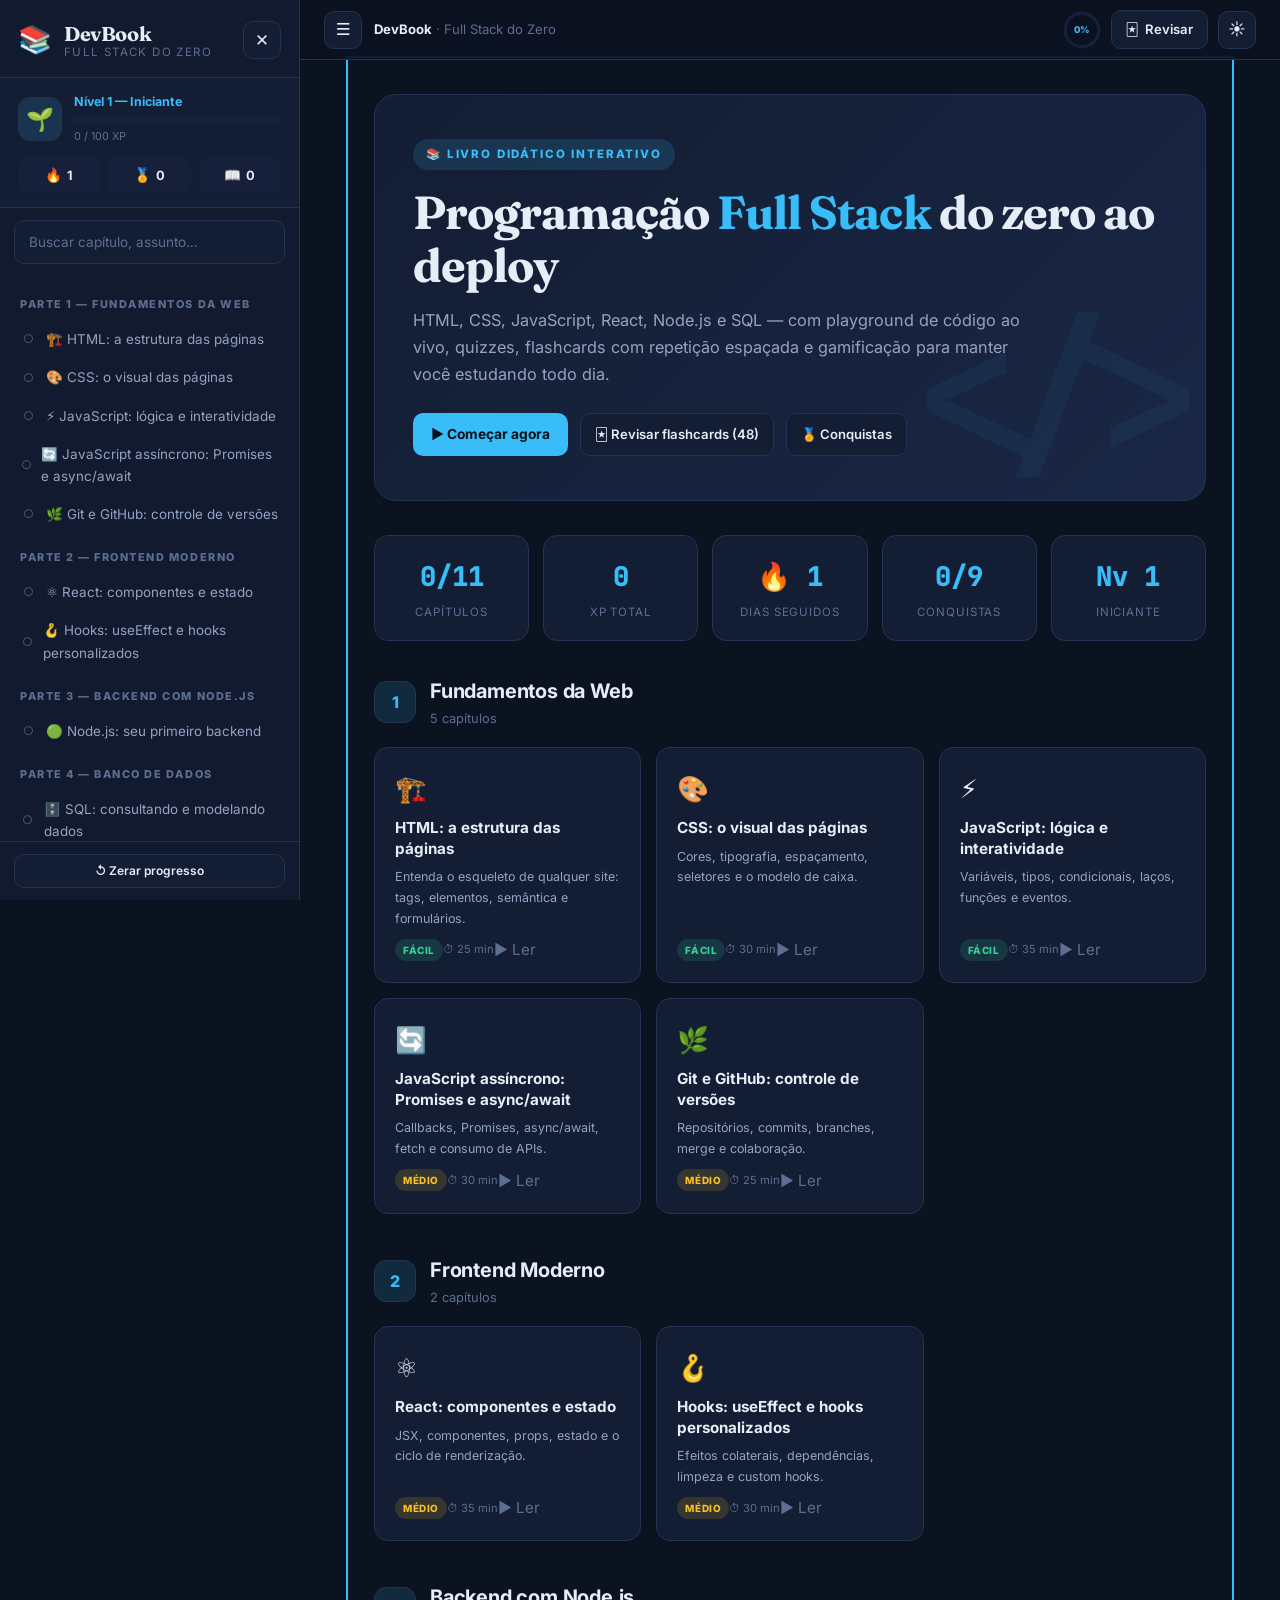
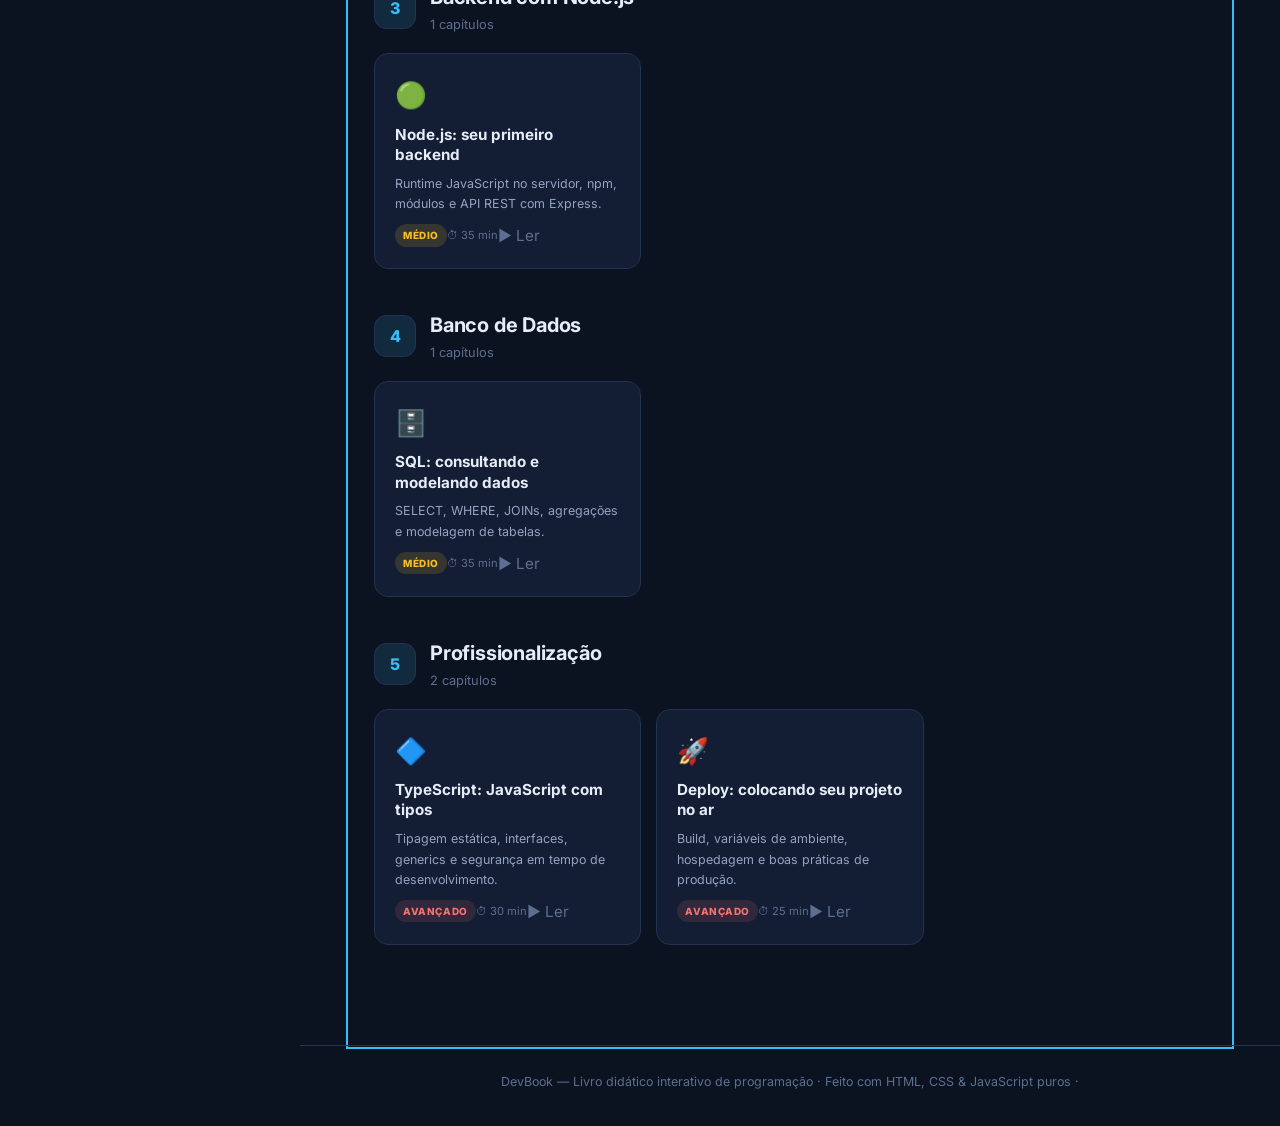
==== index.html @ 2cc4b6da "DevBook: livro didático interativo de programação (HTML/CSS/JS puros) 11 capítulos, playground ao vi" ====
<!DOCTYPE html>
<html lang="pt-BR" data-theme="dark">
<head>
<meta charset="UTF-8">
<meta name="viewport" content="width=device-width, initial-scale=1.0">
<meta name="description" content="DevBook — Livro didático interativo de programação Full Stack: HTML, CSS, JavaScript, React, Node.js e SQL.">
<meta name="theme-color" content="#0b1220">
<title>DevBook — Livro Didático de Programação</title>
<link rel="manifest" href="manifest.json">
<link rel="preconnect" href="https://fonts.googleapis.com">
<link rel="preconnect" href="https://fonts.gstatic.com" crossorigin>
<link href="https://fonts.googleapis.com/css2?family=Inter:wght@400;500;600;700;800&family=JetBrains+Mono:wght@400;600&family=Fraunces:opsz,wght@9..144,700;9..144,900&display=swap" rel="stylesheet">
<link rel="stylesheet" href="css/styles.css">
<link rel="icon" href="data:image/svg+xml,<svg xmlns='http://www.w3.org/2000/svg' viewBox='0 0 100 100'><text y='.9em' font-size='90'>&#128218;</text></svg>">
</head>
<body>

<!-- ═══════════ TOASTS ═══════════ -->
<div id="toastZone" aria-live="polite"></div>

<!-- ═══════════ SIDEBAR (menu lateral) ═══════════ -->
<aside id="sidebar" class="sidebar" aria-label="Navegação do livro">
  <div class="sidebar-brand">
    <div class="brand-logo">📚</div>
    <div class="brand-text">
      <strong>DevBook</strong>
      <span>Full Stack do Zero</span>
    </div>
    <button id="btnCloseSidebar" class="icon-btn only-mobile" aria-label="Fechar menu">&#10005;</button>
  </div>

  <!-- Perfil / Streak -->
  <div class="sidebar-profile" id="sidebarProfile">
    <div class="profile-row">
      <div class="profile-avatar" id="avatarEl">🧑‍💻</div>
      <div class="profile-info">
        <div class="profile-level" id="levelEl">Nível 1 — Iniciante</div>
        <div class="xp-bar"><div class="xp-fill" id="xpFill"></div></div>
        <div class="profile-xp" id="xpText">0 / 100 XP</div>
      </div>
    </div>
    <div class="profile-stats">
      <div class="stat" title="Sequência de dias"><span class="stat-ico">🔥</span><span id="streakEl">0</span></div>
      <div class="stat" title="Conquistas"><span class="stat-ico">🏅</span><span id="badgesEl">0</span></div>
      <div class="stat" title="Capítulos lidos"><span class="stat-ico">📖</span><span id="chaptersDoneEl">0</span></div>
    </div>
  </div>

  <!-- Busca -->
  <div class="sidebar-search">
    <input type="search" id="searchInput" placeholder="Buscar capítulo, assunto…" autocomplete="off" aria-label="Buscar no livro">
  </div>

  <!-- Sumário -->
  <nav id="tocNav" class="toc"></nav>

  <div class="sidebar-foot">
    <button id="btnResetProgress" class="btn-ghost small">↺ Zerar progresso</button>
  </div>
</aside>
<div id="sidebarBackdrop" class="sidebar-backdrop"></div>

<!-- ═══════════ CONTEÚDO PRINCIPAL ═══════════ -->
<div class="shell">

  <!-- Header -->
  <header class="topbar">
    <div class="topbar-left">
      <button id="btnOpenSidebar" class="icon-btn only-mobile" aria-label="Abrir menu">&#9776;</button>
      <div class="breadcrumb" id="breadcrumb"><span>DevBook</span></div>
    </div>
    <div class="topbar-right">
      <div class="topbar-progress" title="Progresso total do curso">
        <div class="mini-ring"><svg viewBox="0 0 36 36"><circle class="ring-bg" cx="18" cy="18" r="15.9"/><circle class="ring-fg" id="totalRing" cx="18" cy="18" r="15.9"/></svg><span id="totalPct">0%</span></div>
      </div>
      <button id="btnFlashcards" class="btn-ghost" title="Revisar flashcards (F)">🃏 <span class="hide-sm">Revisar</span></button>
      <button id="btnTheme" class="icon-btn" title="Alternar tema (T)">🌙</button>
    </div>
  </header>

  <!-- Área de renderização -->
  <main id="view" class="view" tabindex="-1"></main>

  <!-- Navegação de capítulos (rodapé) -->
  <nav id="chapterNav" class="chapter-nav hidden">
    <button id="btnPrev" class="btn-nav prev">← <span></span></button>
    <button id="btnComplete" class="btn-complete">✓ Concluir capítulo</button>
    <button id="btnNext" class="btn-nav next"><span></span> →</button>
  </nav>

  <footer class="foot">
    <p>DevBook — Livro didático interativo de programação · Feito com HTML, CSS &amp; JavaScript puros · <span id="offlineBadge" class="badge-offline hidden">⚡ Offline</span></p>
  </footer>
</div>

<!-- ═══════════ MODAL FLASHCARDS (repetição espaçada) ═══════════ -->
<div id="flashModal" class="modal hidden" role="dialog" aria-modal="true" aria-label="Revisão de flashcards">
  <div class="modal-card">
    <header class="modal-head">
      <h3>🃏 Revisão Espaçada</h3>
      <button class="icon-btn" data-close-modal aria-label="Fechar">&#10005;</button>
    </header>
    <div class="modal-body" id="flashBody"></div>
  </div>
</div>

<!-- ═══════════ MODAL CONQUISTAS ═══════════ -->
<div id="badgeModal" class="modal hidden" role="dialog" aria-modal="true" aria-label="Conquistas">
  <div class="modal-card">
    <header class="modal-head">
      <h3>🏅 Conquistas</h3>
      <button class="icon-btn" data-close-modal aria-label="Fechar">&#10005;</button>
    </header>
    <div class="modal-body" id="badgeBody"></div>
  </div>
</div>

<!-- ═══════════ BARRA DE PWA: atalho offline ═══════════ -->
<div id="pwaBar" class="pwa-bar hidden">
  <span>⚡ Instale o DevBook para usar offline</span>
  <button id="btnInstall" class="btn-primary small">Instalar</button>
  <button id="btnDismissPwa" class="icon-btn" aria-label="Dispensar">&#10005;</button>
</div>

<script src="js/data.js"></script>
<script src="js/progress.js"></script>
<script src="js/playground.js"></script>
<script src="js/flashcards.js"></script>
<script src="js/app.js"></script>
<script>
  if ('serviceWorker' in navigator) {
    window.addEventListener('load', () => navigator.serviceWorker.register('sw.js').catch(() => {}));
  }
</script>
</body>
</html>
---- css/styles.css ----
/* ═══════════════════════════════════════════════════════
   DevBook — Design System completo
   Temas: dark (padrão) + light · CSS moderno puro
   ═══════════════════════════════════════════════════════ */

:root {
  --font-sans: 'Inter', system-ui, sans-serif;
  --font-mono: 'JetBrains Mono', monospace;
  --font-display: 'Fraunces', Georgia, serif;
  --radius: 14px;
  --radius-sm: 9px;
  --sidebar-w: 300px;
  --topbar-h: 60px;
  --shadow: 0 8px 30px rgba(0,0,0,.35);
  --transition: .22s cubic-bezier(.4,0,.2,1);
}

/* ─── Tema escuro ─── */
[data-theme="dark"] {
  --bg: #0b1220;
  --bg-2: #111a2e;
  --bg-3: #16203a;
  --surface: #131d33;
  --surface-2: #1a2745;
  --border: #243352;
  --text: #e6edf7;
  --text-2: #93a4c3;
  --text-3: #5d6f91;
  --primary: #38bdf8;
  --primary-strong: #0ea5e9;
  --primary-soft: rgba(56,189,248,.14);
  --accent: #fbbf24;
  --success: #34d399;
  --success-soft: rgba(52,211,153,.14);
  --danger: #f87171;
  --danger-soft: rgba(248,113,113,.13);
  --purple: #a78bfa;
  --code-bg: #0d1526;
  --scroll: #243352;
}

/* ─── Tema claro ─── */
[data-theme="light"] {
  --bg: #f3f6fb;
  --bg-2: #ffffff;
  --bg-3: #e8eef8;
  --surface: #ffffff;
  --surface-2: #eef3fa;
  --border: #d6e0ef;
  --text: #16203a;
  --text-2: #4a5b7c;
  --text-3: #8296b8;
  --primary: #0284c7;
  --primary-strong: #0369a1;
  --primary-soft: rgba(2,132,199,.1);
  --accent: #d97706;
  --success: #059669;
  --success-soft: rgba(5,150,105,.1);
  --danger: #dc2626;
  --danger-soft: rgba(220,38,38,.09);
  --purple: #7c3aed;
  --code-bg: #f0f4fa;
  --scroll: #c4d2e8;
  --shadow: 0 8px 30px rgba(22,32,58,.12);
}

/* ─── Reset ─── */
*,*::before,*::after { box-sizing: border-box; margin: 0; padding: 0; }
html { scroll-behavior: smooth; -webkit-text-size-adjust: 100%; }
body {
  font-family: var(--font-sans);
  background: var(--bg);
  color: var(--text);
  line-height: 1.65;
  min-height: 100vh;
  transition: background var(--transition), color var(--transition);
}
img { max-width: 100%; display: block; }
button { font: inherit; cursor: pointer; border: none; background: none; color: inherit; }
input, textarea { font: inherit; color: inherit; }
a { color: var(--primary); text-decoration: none; }
::selection { background: var(--primary); color: var(--bg); }

/* Scrollbar */
::-webkit-scrollbar { width: 9px; height: 9px; }
::-webkit-scrollbar-track { background: transparent; }
::-webkit-scrollbar-thumb { background: var(--scroll); border-radius: 6px; }

.hidden { display: none !important; }
.only-mobile { display: none; }

/* ═══════════ TOASTS ═══════════ */
#toastZone {
  position: fixed; top: 18px; right: 18px; z-index: 9999;
  display: flex; flex-direction: column; gap: 10px; pointer-events: none;
}
.toast {
  pointer-events: auto;
  background: var(--surface); border: 1px solid var(--border);
  border-left: 4px solid var(--primary);
  padding: 12px 18px; border-radius: var(--radius-sm);
  box-shadow: var(--shadow); font-size: .88rem; font-weight: 500;
  animation: toastIn .3s ease both; max-width: 320px;
}
.toast.xp { border-left-color: var(--accent); }
.toast.success { border-left-color: var(--success); }
.toast.danger { border-left-color: var(--danger); }
@keyframes toastIn { from { opacity: 0; transform: translateX(40px); } to { opacity: 1; transform: none; } }
.toast.out { animation: toastOut .3s ease both; }
@keyframes toastOut { to { opacity: 0; transform: translateX(40px); } }

/* ═══════════ SIDEBAR ═══════════ */
.sidebar {
  position: fixed; inset: 0 auto 0 0; width: var(--sidebar-w); z-index: 500;
  background: var(--bg-2); border-right: 1px solid var(--border);
  display: flex; flex-direction: column;
  transition: transform var(--transition);
}
.sidebar-brand {
  display: flex; align-items: center; gap: 12px;
  padding: 18px 18px 14px; border-bottom: 1px solid var(--border);
}
.brand-logo { font-size: 1.7rem; }
.brand-text { display: flex; flex-direction: column; line-height: 1.2; flex: 1; }
.brand-text strong { font-family: var(--font-display); font-size: 1.25rem; letter-spacing: -.02em; }
.brand-text span { font-size: .72rem; color: var(--text-3); text-transform: uppercase; letter-spacing: .12em; }

.sidebar-profile {
  padding: 14px 18px; border-bottom: 1px solid var(--border);
  background: var(--surface);
}
.profile-row { display: flex; gap: 12px; align-items: center; }
.profile-avatar {
  width: 44px; height: 44px; border-radius: 12px; font-size: 1.4rem;
  background: var(--primary-soft); display: grid; place-items: center;
  border: 1px solid var(--border); flex-shrink: 0;
}
.profile-info { flex: 1; min-width: 0; }
.profile-level { font-size: .78rem; font-weight: 700; color: var(--primary); margin-bottom: 5px; }
.xp-bar { height: 7px; background: var(--bg-3); border-radius: 5px; overflow: hidden; }
.xp-fill { height: 100%; width: 0%; background: linear-gradient(90deg, var(--primary), var(--accent)); border-radius: 5px; transition: width .6s ease; }
.profile-xp { font-size: .68rem; color: var(--text-3); margin-top: 4px; }
.profile-stats { display: flex; gap: 8px; margin-top: 12px; }
.stat {
  flex: 1; display: flex; align-items: center; justify-content: center; gap: 5px;
  background: var(--bg-3); border-radius: 8px; padding: 6px 4px;
  font-size: .8rem; font-weight: 700;
}
.stat-ico { font-size: .85rem; }

.sidebar-search { padding: 12px 14px; }
.sidebar-search input {
  width: 100%; background: var(--surface); border: 1px solid var(--border);
  border-radius: 10px; padding: 10px 14px; font-size: .85rem;
  outline: none; transition: border var(--transition);
}
.sidebar-search input:focus { border-color: var(--primary); }
.sidebar-search input::placeholder { color: var(--text-3); }

/* Sumário */
.toc { flex: 1; overflow-y: auto; padding: 4px 10px 10px; }
.toc-part {
  font-size: .68rem; font-weight: 800; text-transform: uppercase;
  letter-spacing: .14em; color: var(--text-3);
  padding: 16px 10px 6px;
}
.toc-item {
  display: flex; align-items: center; gap: 9px; width: 100%;
  padding: 8px 10px; border-radius: 9px; font-size: .84rem;
  color: var(--text-2); text-align: left;
  transition: background var(--transition), color var(--transition);
}
.toc-item:hover { background: var(--surface-2); color: var(--text); }
.toc-item.active { background: var(--primary-soft); color: var(--primary); font-weight: 600; }
.toc-item .toc-check { width: 17px; text-align: center; font-size: .75rem; opacity: .4; }
.toc-item.done .toc-check { opacity: 1; }
.toc-item.done { color: var(--success); }
.sidebar-foot { padding: 12px 14px; border-top: 1px solid var(--border); }
.sidebar-backdrop {
  position: fixed; inset: 0; background: rgba(0,0,0,.55); z-index: 490;
  opacity: 0; pointer-events: none; transition: opacity var(--transition);
}
.sidebar-backdrop.show { opacity: 1; pointer-events: auto; }

/* ═══════════ SHELL / TOPBAR ═══════════ */
.shell { margin-left: var(--sidebar-w); min-height: 100vh; display: flex; flex-direction: column; }
.topbar {
  position: sticky; top: 0; z-index: 400; height: var(--topbar-h);
  display: flex; align-items: center; justify-content: space-between;
  padding: 0 24px; background: color-mix(in srgb, var(--bg) 82%, transparent);
  backdrop-filter: blur(14px); -webkit-backdrop-filter: blur(14px);
  border-bottom: 1px solid var(--border);
}
.topbar-left { display: flex; align-items: center; gap: 12px; min-width: 0; }
.topbar-right { display: flex; align-items: center; gap: 10px; }
.breadcrumb { font-size: .82rem; color: var(--text-3); white-space: nowrap; overflow: hidden; text-overflow: ellipsis; }
.breadcrumb strong { color: var(--text); }

.mini-ring { position: relative; width: 38px; height: 38px; }
.mini-ring svg { width: 100%; height: 100%; transform: rotate(-90deg); }
.ring-bg { fill: none; stroke: var(--bg-3); stroke-width: 3.2; }
.ring-fg {
  fill: none; stroke: var(--primary); stroke-width: 3.2; stroke-linecap: round;
  stroke-dasharray: 100; stroke-dashoffset: 100; transition: stroke-dashoffset .7s ease;
}
.mini-ring span {
  position: absolute; inset: 0; display: grid; place-items: center;
  font-size: .58rem; font-weight: 800; color: var(--primary);
}

.icon-btn {
  width: 38px; height: 38px; border-radius: 10px; display: grid; place-items: center;
  font-size: 1.05rem; background: var(--surface); border: 1px solid var(--border);
  transition: background var(--transition), border var(--transition);
}
.icon-btn:hover { background: var(--surface-2); border-color: var(--primary); }

.btn-ghost {
  display: inline-flex; align-items: center; gap: 6px;
  padding: 8px 14px; border-radius: 10px; font-size: .82rem; font-weight: 600;
  background: var(--surface); border: 1px solid var(--border);
  transition: all var(--transition);
}
.btn-ghost:hover { border-color: var(--primary); color: var(--primary); }
.btn-ghost.small { padding: 6px 10px; font-size: .75rem; width: 100%; justify-content: center; }
.btn-primary {
  display: inline-flex; align-items: center; gap: 6px; justify-content: center;
  padding: 10px 18px; border-radius: 10px; font-size: .86rem; font-weight: 700;
  background: var(--primary); color: #041018; transition: all var(--transition);
}
.btn-primary:hover { background: var(--primary-strong); transform: translateY(-1px); }
.btn-primary.small { padding: 7px 13px; font-size: .78rem; }

/* ═══════════ VIEW / CONTEÚDO ═══════════ */
.view { flex: 1; width: 100%; max-width: 880px; margin: 0 auto; padding: 34px 24px 60px; outline: none; }

/* — Hero (home) — */
.hero {
  position: relative; overflow: hidden;
  background: linear-gradient(135deg, var(--surface) 0%, var(--surface-2) 100%);
  border: 1px solid var(--border); border-radius: 22px;
  padding: 44px 38px; margin-bottom: 34px;
}
.hero::after {
  content: '</>'; position: absolute; right: -12px; bottom: -40px;
  font-family: var(--font-mono); font-size: 11rem; font-weight: 700;
  color: var(--primary); opacity: .05; pointer-events: none;
}
.hero .kicker {
  display: inline-flex; align-items: center; gap: 7px;
  font-size: .72rem; font-weight: 800; letter-spacing: .16em; text-transform: uppercase;
  color: var(--primary); background: var(--primary-soft);
  padding: 6px 13px; border-radius: 40px; margin-bottom: 16px;
}
.hero h1 {
  font-family: var(--font-display); font-size: clamp(1.9rem, 4vw, 2.9rem);
  line-height: 1.15; letter-spacing: -.02em; margin-bottom: 14px;
}
.hero h1 em { font-style: normal; color: var(--primary); }
.hero p { color: var(--text-2); max-width: 620px; font-size: 1.02rem; }
.hero-actions { display: flex; gap: 12px; margin-top: 26px; flex-wrap: wrap; }

/* — Cards de estatística — */
.stat-grid { display: grid; grid-template-columns: repeat(auto-fit, minmax(150px, 1fr)); gap: 14px; margin-bottom: 34px; }
.stat-card {
  background: var(--surface); border: 1px solid var(--border);
  border-radius: var(--radius); padding: 18px; text-align: center;
}
.stat-card .big { font-size: 1.7rem; font-weight: 800; color: var(--primary); font-family: var(--font-mono); }
.stat-card .lbl { font-size: .72rem; color: var(--text-3); text-transform: uppercase; letter-spacing: .08em; margin-top: 4px; }

/* — Seção de partes — */
.part-block { margin-bottom: 40px; }
.part-head { display: flex; align-items: center; gap: 14px; margin-bottom: 18px; }
.part-num {
  width: 42px; height: 42px; border-radius: 12px; flex-shrink: 0;
  display: grid; place-items: center; font-weight: 800; font-size: 1rem;
  background: var(--primary-soft); color: var(--primary); border: 1px solid var(--border);
}
.part-head h2 { font-size: 1.25rem; letter-spacing: -.01em; }
.part-head .part-sub { font-size: .8rem; color: var(--text-3); }

.chapter-grid { display: grid; grid-template-columns: repeat(auto-fill, minmax(250px, 1fr)); gap: 15px; }
.chapter-card {
  position: relative; background: var(--surface); border: 1px solid var(--border);
  border-radius: var(--radius); padding: 20px; text-align: left;
  transition: all var(--transition); overflow: hidden;
  display: flex; flex-direction: column; gap: 8px;
}
.chapter-card:hover { border-color: var(--primary); transform: translateY(-3px); box-shadow: var(--shadow); }
.chapter-card.done { border-color: color-mix(in srgb, var(--success) 45%, var(--border)); }
.chapter-card .cc-icon { font-size: 1.6rem; }
.chapter-card .cc-title { font-weight: 700; font-size: .95rem; line-height: 1.35; }
.chapter-card .cc-desc { font-size: .78rem; color: var(--text-2); flex: 1; }
.chapter-card .cc-meta { display: flex; justify-content: space-between; font-size: .7rem; color: var(--text-3); align-items: center; }
.chapter-card .cc-badge {
  font-size: .62rem; font-weight: 800; padding: 3px 8px; border-radius: 20px;
  text-transform: uppercase; letter-spacing: .06em;
}
.cc-badge.easy { background: var(--success-soft); color: var(--success); }
.cc-badge.medium { background: rgba(251,191,36,.15); color: var(--accent); }
.cc-badge.hard { background: var(--danger-soft); color: var(--danger); }
.chapter-card .cc-status { font-size: .95rem; }

/* — Capítulo: leitura — */
.ch-head { margin-bottom: 30px; padding-bottom: 26px; border-bottom: 1px solid var(--border); }
.ch-part { font-size: .7rem; font-weight: 800; letter-spacing: .15em; text-transform: uppercase; color: var(--primary); margin-bottom: 10px; }
.ch-head h1 { font-family: var(--font-display); font-size: clamp(1.6rem, 4vw, 2.4rem); line-height: 1.2; letter-spacing: -.02em; margin-bottom: 12px; }
.ch-head .ch-lead { color: var(--text-2); font-size: 1.03rem; }
.ch-tags { display: flex; gap: 8px; flex-wrap: wrap; margin-top: 16px; }
.ch-tag { font-size: .7rem; font-weight: 700; padding: 4px 11px; border-radius: 20px; background: var(--surface-2); color: var(--text-2); border: 1px solid var(--border); }

/* Blocos de conteúdo */
.content h2 {
  font-size: 1.35rem; margin: 38px 0 14px; letter-spacing: -.01em;
  padding-left: 14px; border-left: 4px solid var(--primary);
}
.content h3 { font-size: 1.08rem; margin: 26px 0 10px; color: var(--primary); }
.content p { margin-bottom: 14px; color: var(--text-2); }
.content p strong, .content li strong { color: var(--text); }
.content ul, .content ol { margin: 0 0 16px 22px; color: var(--text-2); }
.content li { margin-bottom: 7px; }
.content code:not(pre code) {
  font-family: var(--font-mono); font-size: .85em;
  background: var(--code-bg); border: 1px solid var(--border);
  padding: 1.5px 7px; border-radius: 6px; color: var(--primary);
}
.content pre code { color: var(--text); }

/* Callouts */
.callout { border-radius: var(--radius-sm); padding: 16px 18px; margin: 18px 0; font-size: .9rem; border-left: 4px solid; }
.callout .co-title { font-weight: 800; font-size: .78rem; text-transform: uppercase; letter-spacing: .07em; margin-bottom: 6px; display: block; }
.callout.info { background: var(--primary-soft); border-color: var(--primary); }
.callout.info .co-title { color: var(--primary); }
.callout.tip { background: var(--success-soft); border-color: var(--success); }
.callout.tip .co-title { color: var(--success); }
.callout.warn { background: rgba(251,191,36,.1); border-color: var(--accent); }
.callout.warn .co-title { color: var(--accent); }
.callout.danger { background: var(--danger-soft); border-color: var(--danger); }
.callout.danger .co-title { color: var(--danger); }
.callout p { margin-bottom: 0; color: var(--text-2); }

/* Tabela */
.content .table-wrap { overflow-x: auto; margin: 18px 0; border: 1px solid var(--border); border-radius: var(--radius-sm); }
.content table { width: 100%; border-collapse: collapse; font-size: .87rem; }
.content th { background: var(--surface-2); text-align: left; padding: 12px 15px; font-size: .75rem; text-transform: uppercase; letter-spacing: .06em; color: var(--primary); }
.content td { padding: 11px 15px; border-top: 1px solid var(--border); color: var(--text-2); }
.content tr:hover td { background: var(--surface); }

/* Box de síntese */
.summary-box {
  background: linear-gradient(135deg, var(--surface), var(--surface-2));
  border: 1px solid var(--border); border-radius: var(--radius);
  padding: 24px; margin: 26px 0;
}
.summary-box h3 { margin-top: 0 !important; }
.summary-box ul { margin-bottom: 0; }

/* ═══════════ CODE PLAYGROUND ═══════════ */
.playground {
  border: 1px solid var(--border); border-radius: var(--radius);
  overflow: hidden; margin: 22px 0; background: var(--surface);
}
.pg-head {
  display: flex; align-items: center; justify-content: space-between;
  padding: 9px 14px; background: var(--surface-2); border-bottom: 1px solid var(--border);
}
.pg-tabs { display: flex; gap: 4px; }
.pg-tab {
  font-family: var(--font-mono); font-size: .74rem; font-weight: 600;
  padding: 5px 13px; border-radius: 7px; color: var(--text-3);
  transition: all var(--transition);
}
.pg-tab.active { background: var(--primary-soft); color: var(--primary); }
.pg-actions { display: flex; gap: 6px; }
.pg-btn {
  font-size: .72rem; font-weight: 700; padding: 5px 12px;
  border-radius: 7px; background: var(--primary); color: #041018;
  transition: all var(--transition);
}
.pg-btn:hover { background: var(--primary-strong); }
.pg-btn.run { background: var(--success); color: #04120c; }
.pg-body { display: grid; grid-template-columns: 1fr 1fr; min-height: 260px; }
.pg-editor { position: relative; border-right: 1px solid var(--border); }
.pg-editor textarea {
  width: 100%; height: 100%; min-height: 260px; resize: vertical;
  background: var(--code-bg); color: var(--text);
  font-family: var(--font-mono); font-size: .82rem; line-height: 1.6;
  padding: 16px; border: none; outline: none; tab-size: 2;
  white-space: pre; overflow: auto;
}
.pg-preview { background: #fff; position: relative; }
.pg-preview iframe { width: 100%; height: 100%; min-height: 260px; border: none; background: #fff; }
.pg-console {
  grid-column: 1 / -1; background: var(--code-bg); border-top: 1px solid var(--border);
  font-family: var(--font-mono); font-size: .76rem; padding: 10px 14px;
  max-height: 130px; overflow-y: auto; color: var(--text-2); white-space: pre-wrap;
}
.pg-console .log-err { color: var(--danger); }

/* ═══════════ QUIZ ═══════════ */
.quiz-box { background: var(--surface); border: 1px solid var(--border); border-radius: var(--radius); padding: 26px; margin: 26px 0; }
.quiz-box h3 { display: flex; align-items: center; gap: 9px; margin-bottom: 6px; }
.quiz-q { color: var(--text-2); margin-bottom: 16px; }
.quiz-opts { display: flex; flex-direction: column; gap: 9px; }
.quiz-opt {
  text-align: left; padding: 13px 16px; border-radius: 10px;
  border: 1px solid var(--border); background: var(--surface-2);
  font-size: .9rem; transition: all var(--transition);
}
.quiz-opt:hover:not(:disabled) { border-color: var(--primary); }
.quiz-opt.correct { border-color: var(--success); background: var(--success-soft); font-weight: 600; }
.quiz-opt.wrong { border-color: var(--danger); background: var(--danger-soft); }
.quiz-opt:disabled { cursor: default; }
.quiz-feedback { margin-top: 14px; padding: 13px 16px; border-radius: 10px; font-size: .87rem; display: none; }
.quiz-feedback.show { display: block; animation: toastIn .3s ease both; }
.quiz-feedback.ok { background: var(--success-soft); border-left: 4px solid var(--success); }
.quiz-feedback.no { background: var(--danger-soft); border-left: 4px solid var(--danger); }

/* ═══════════ NAV DE CAPÍTULO ═══════════ */
.chapter-nav {
  position: sticky; bottom: 0; z-index: 300;
  display: flex; align-items: center; justify-content: space-between; gap: 12px;
  max-width: 880px; margin: 0 auto; width: 100%;
  padding: 14px 24px;
  background: color-mix(in srgb, var(--bg) 88%, transparent);
  backdrop-filter: blur(12px); -webkit-backdrop-filter: blur(12px);
  border-top: 1px solid var(--border);
}
.btn-nav {
  display: flex; align-items: center; gap: 8px;
  padding: 10px 16px; border-radius: 11px; font-size: .84rem; font-weight: 600;
  background: var(--surface); border: 1px solid var(--border);
  transition: all var(--transition); max-width: 38%;
}
.btn-nav:hover:not(:disabled) { border-color: var(--primary); color: var(--primary); }
.btn-nav:disabled { opacity: .35; cursor: default; }
.btn-nav span { white-space: nowrap; overflow: hidden; text-overflow: ellipsis; }
.btn-complete {
  padding: 11px 22px; border-radius: 11px; font-size: .86rem; font-weight: 800;
  background: var(--primary); color: #041018; transition: all var(--transition);
  white-space: nowrap;
}
.btn-complete:hover { background: var(--primary-strong); transform: translateY(-1px); }
.btn-complete.done { background: var(--success); color: #04120c; }

/* ═══════════ MODAL ═══════════ */
.modal {
  position: fixed; inset: 0; z-index: 900; display: grid; place-items: center;
  background: rgba(4,8,18,.7); backdrop-filter: blur(6px);
  padding: 20px; animation: toastIn .25s ease both;
}
.modal-card {
  background: var(--bg-2); border: 1px solid var(--border);
  border-radius: 20px; width: 100%; max-width: 560px;
  max-height: 85vh; display: flex; flex-direction: column;
  box-shadow: var(--shadow); animation: modalUp .3s ease both;
}
@keyframes modalUp { from { opacity: 0; transform: translateY(26px) scale(.97); } to { opacity: 1; transform: none; } }
.modal-head {
  display: flex; align-items: center; justify-content: space-between;
  padding: 18px 22px; border-bottom: 1px solid var(--border);
}
.modal-head h3 { font-size: 1.05rem; }
.modal-body { padding: 22px; overflow-y: auto; }

/* Flashcards */
.flash-stage { text-align: center; }
.flash-progress { display: flex; gap: 5px; justify-content: center; margin-bottom: 18px; }
.flash-dot { width: 9px; height: 9px; border-radius: 50%; background: var(--bg-3); transition: background var(--transition); }
.flash-dot.active { background: var(--primary); }
.flash-dot.ok { background: var(--success); }
.flash-dot.no { background: var(--danger); }
.flash-card {
  background: var(--surface); border: 1px solid var(--border); border-radius: var(--radius);
  padding: 34px 26px; min-height: 170px; display: grid; place-items: center;
  cursor: pointer; transition: all var(--transition); margin-bottom: 18px;
}
.flash-card:hover { border-color: var(--primary); }
.flash-card .fc-face { font-size: 1.06rem; line-height: 1.55; }
.flash-card .fc-label { font-size: .68rem; text-transform: uppercase; letter-spacing: .12em; color: var(--text-3); display: block; margin-bottom: 10px; font-weight: 700; }
.flash-card .fc-answer { color: var(--primary); font-weight: 600; }
.flash-hint { font-size: .78rem; color: var(--text-3); margin-bottom: 14px; }
.flash-rates { display: flex; gap: 8px; justify-content: center; flex-wrap: wrap; }
.flash-rate {
  padding: 10px 16px; border-radius: 10px; font-size: .8rem; font-weight: 700;
  border: 1px solid var(--border); background: var(--surface-2); transition: all var(--transition);
}
.flash-rate:hover { transform: translateY(-2px); }
.flash-rate.again { border-color: var(--danger); color: var(--danger); }
.flash-rate.hard { border-color: var(--accent); color: var(--accent); }
.flash-rate.good { border-color: var(--primary); color: var(--primary); }
.flash-rate.easy { border-color: var(--success); color: var(--success); }

/* Badges */
.badge-grid { display: grid; grid-template-columns: repeat(auto-fill, minmax(140px, 1fr)); gap: 13px; }
.badge-item {
  background: var(--surface); border: 1px solid var(--border); border-radius: var(--radius);
  padding: 18px 12px; text-align: center; transition: all var(--transition);
}
.badge-item.locked { opacity: .38; filter: grayscale(1); }
.badge-item .b-ico { font-size: 2rem; display: block; margin-bottom: 8px; }
.badge-item .b-name { font-size: .8rem; font-weight: 700; }
.badge-item .b-desc { font-size: .68rem; color: var(--text-3); margin-top: 3px; }

/* ═══════════ FOOTER / PWA ═══════════ */
.foot { text-align: center; padding: 26px 20px 34px; color: var(--text-3); font-size: .78rem; border-top: 1px solid var(--border); }
.badge-offline { background: var(--success-soft); color: var(--success); font-weight: 700; padding: 2px 8px; border-radius: 20px; font-size: .7rem; }

.pwa-bar {
  position: fixed; bottom: 18px; left: 50%; transform: translateX(-50%);
  z-index: 800; display: flex; align-items: center; gap: 14px;
  background: var(--surface); border: 1px solid var(--border);
  border-radius: 40px; padding: 11px 14px 11px 22px;
  box-shadow: var(--shadow); font-size: .84rem; font-weight: 600;
  animation: toastIn .4s ease both; max-width: calc(100vw - 30px);
}
.pwa-bar .icon-btn { width: 30px; height: 30px; font-size: .8rem; }

/* ═══════════ RESPONSIVO ═══════════ */
@media (max-width: 980px) {
  .pg-body { grid-template-columns: 1fr; }
  .pg-editor { border-right: none; border-bottom: 1px solid var(--border); }
}
@media (max-width: 860px) {
  .only-mobile { display: grid; }
  .hide-sm { display: none; }
  .sidebar { transform: translateX(-100%); box-shadow: none; }
  .sidebar.open { transform: none; box-shadow: var(--shadow); }
  .shell { margin-left: 0; }
  .view { padding: 24px 16px 40px; }
  .hero { padding: 30px 22px; }
  .btn-nav { max-width: 30%; padding: 10px 10px; font-size: .76rem; }
  .btn-complete { padding: 10px 13px; font-size: .78rem; }
  .chapter-grid { grid-template-columns: 1fr; }
  .pwa-bar span { display: none; }
}

/* Acessibilidade: foco visível */
:focus-visible { outline: 2px solid var(--primary); outline-offset: 2px; }

/* Animações de entrada de conteúdo */
.view > * { animation: fadeUp .4s ease both; }
.view > *:nth-child(2) { animation-delay: .05s; }
.view > *:nth-child(3) { animation-delay: .1s; }
.view > *:nth-child(4) { animation-delay: .15s; }
@keyframes fadeUp { from { opacity: 0; transform: translateY(14px); } to { opacity: 1; transform: none; } }

/* Impressão */
@media print {
  .sidebar, .topbar, .chapter-nav, .foot, .pwa-bar { display: none !important; }
  .shell { margin: 0; }
  body { background: #fff; color: #000; }
}
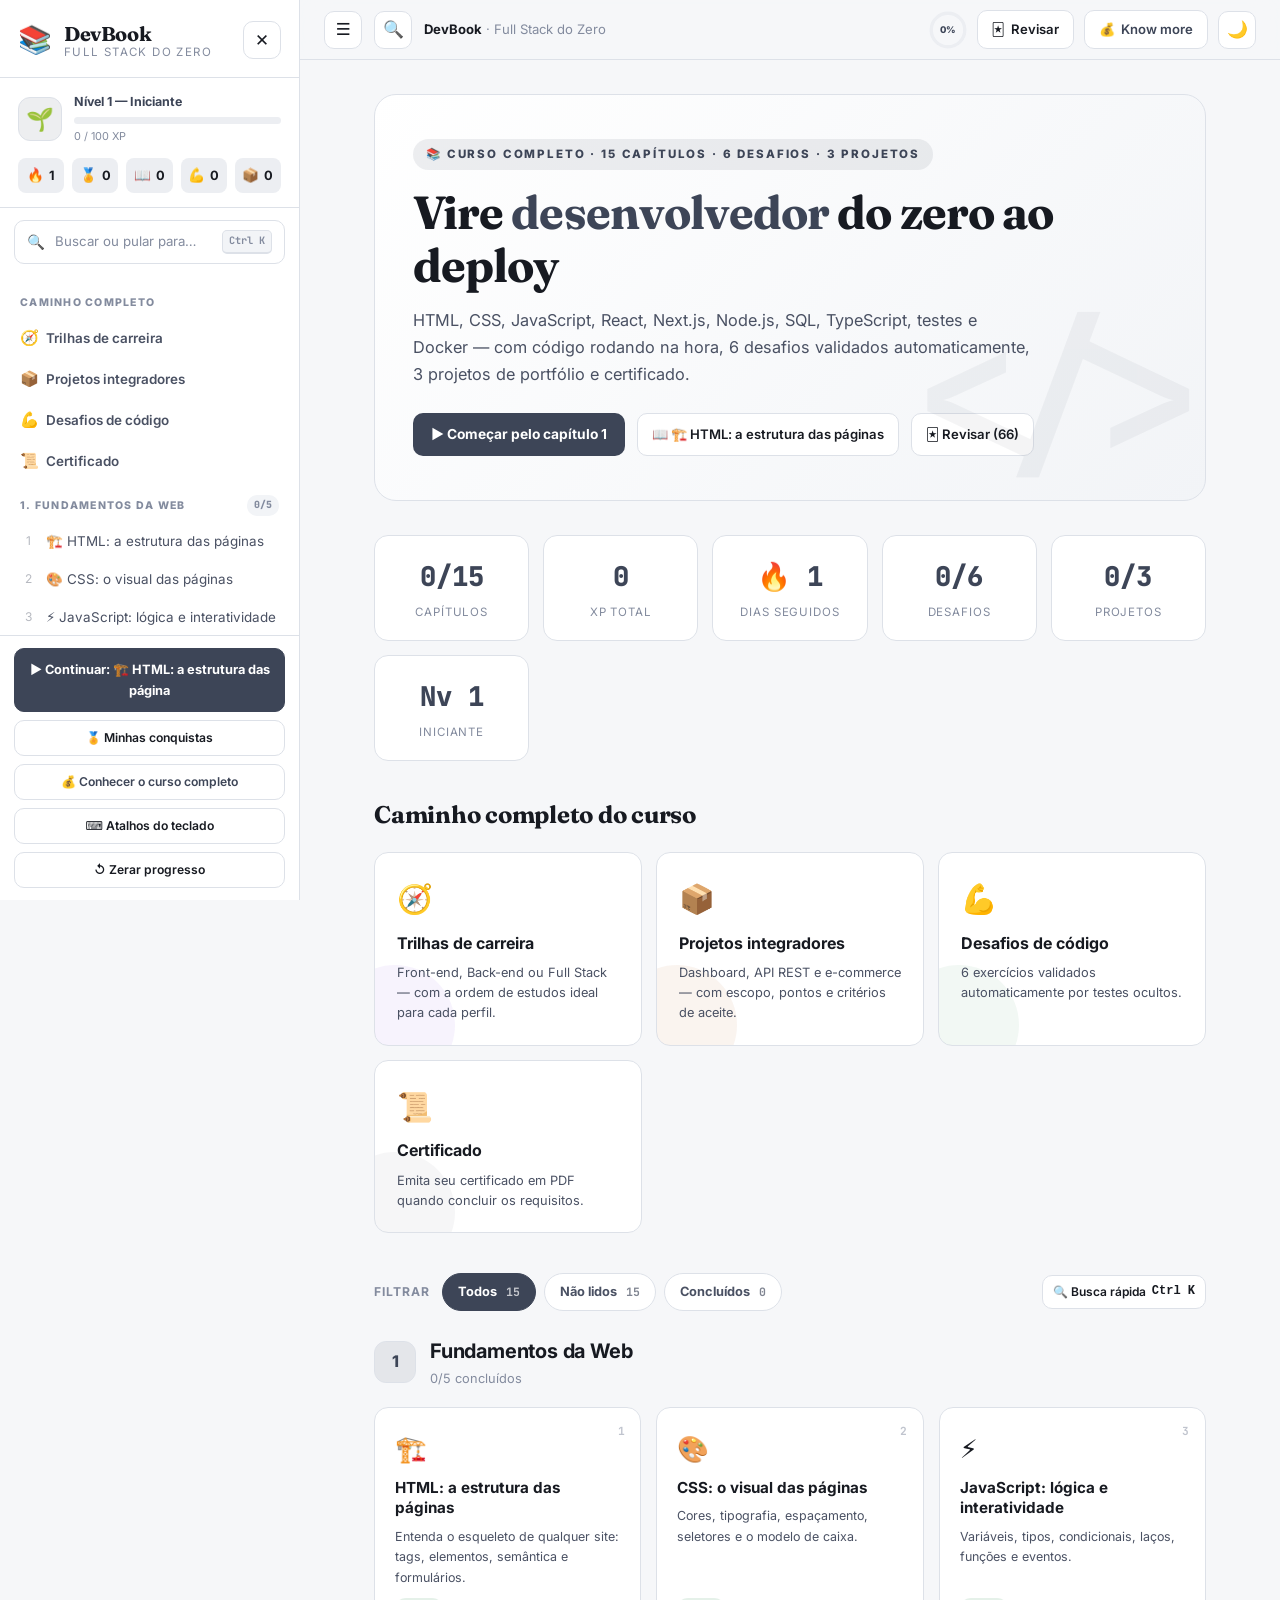
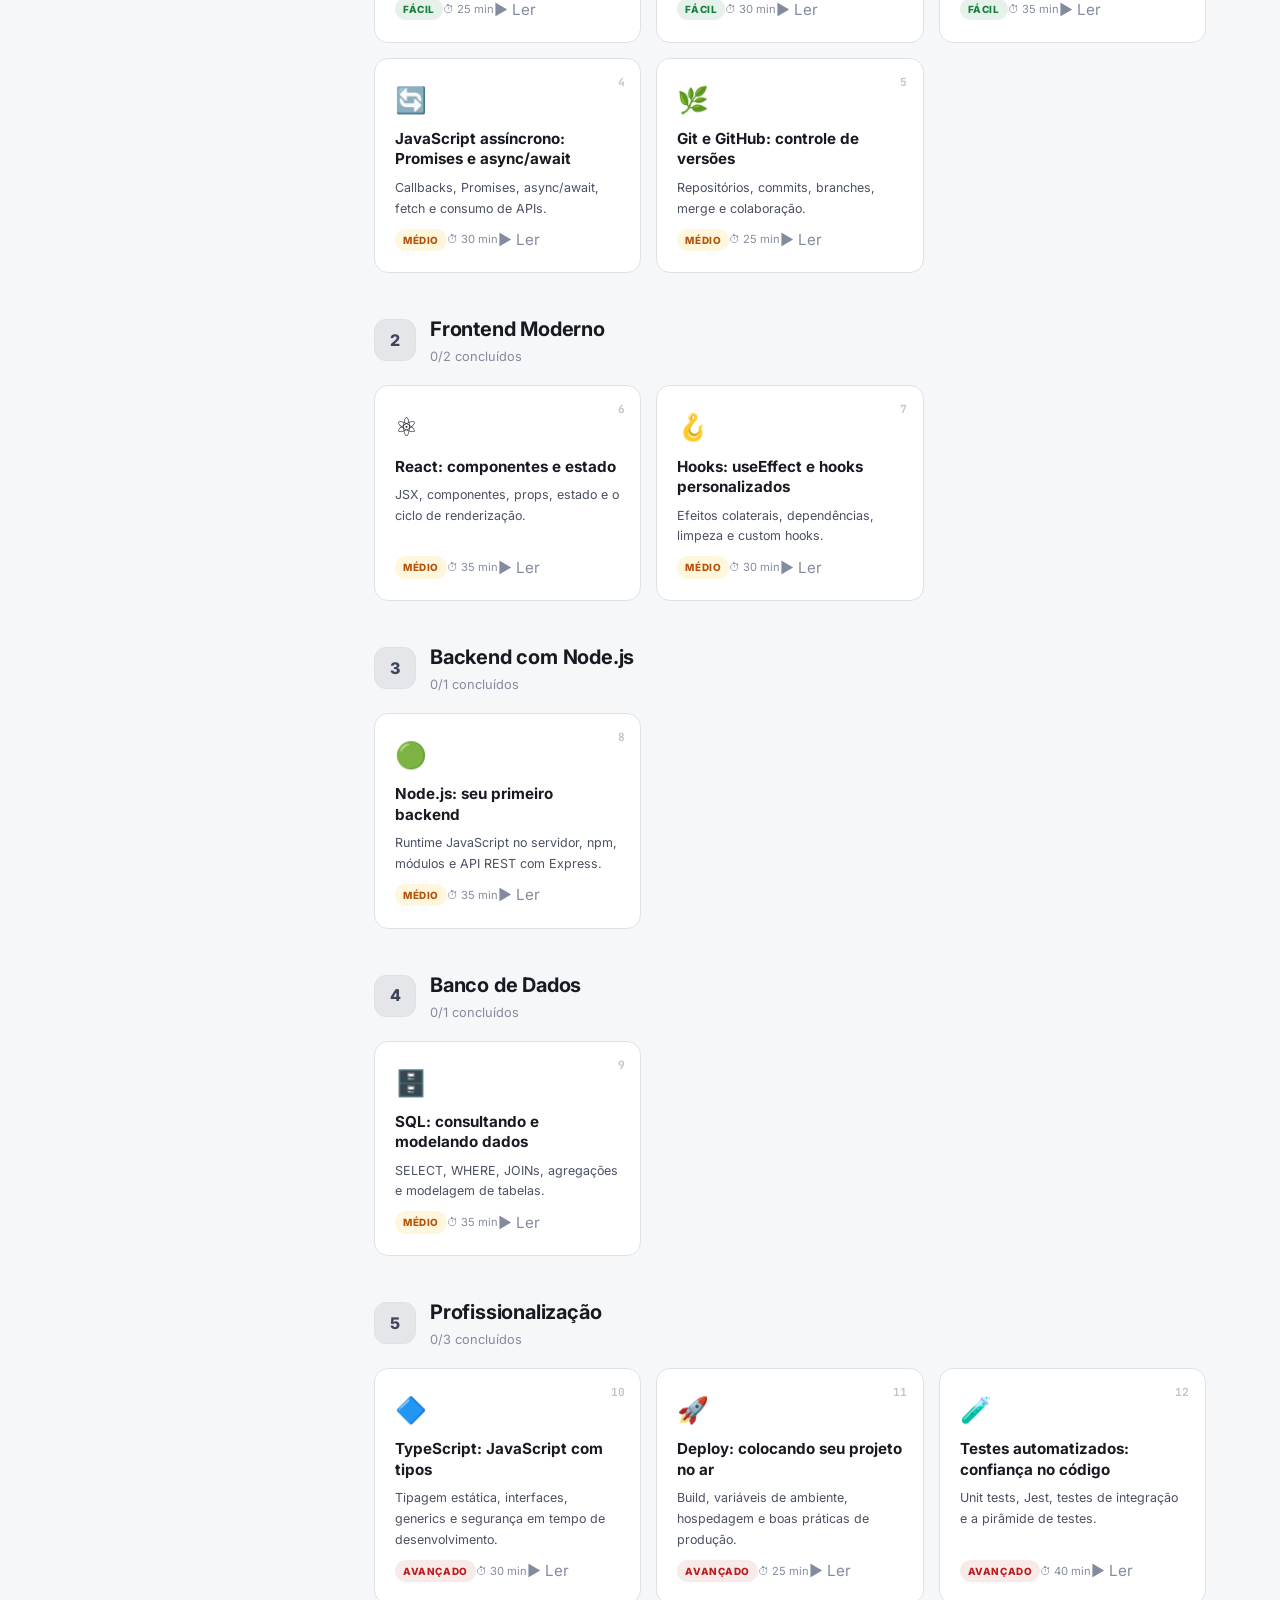
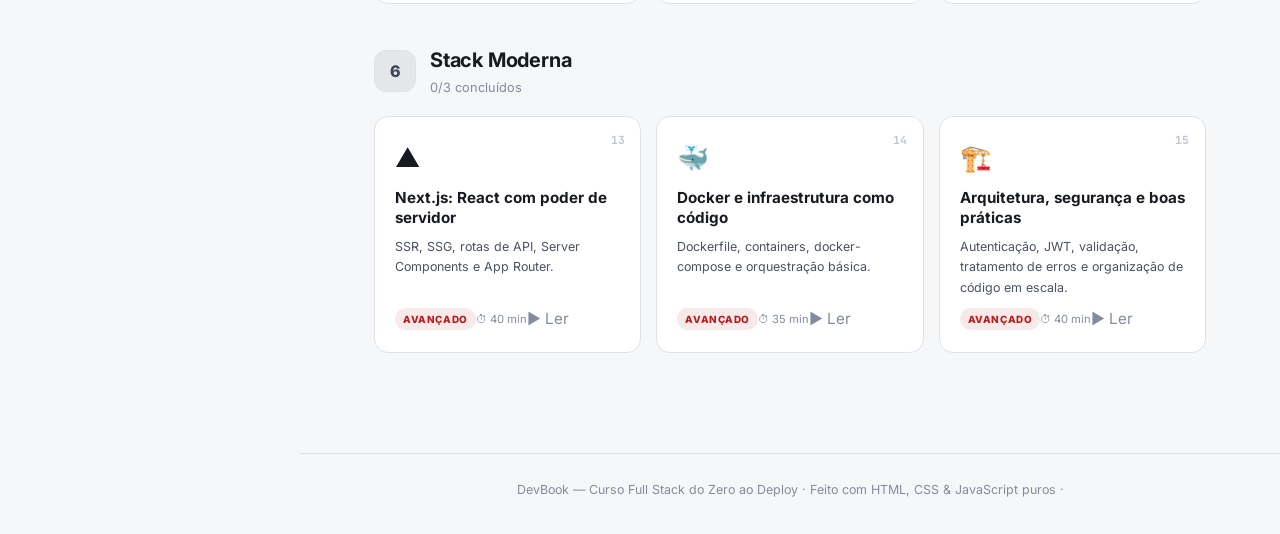
==== commit d195c3d8: "feat: v2 do curso com landing page, desafios validados e reorganizacao Conteudo: - 15 capitulos em 6" ====
--- a/index.html
+++ b/index.html
@@ -1,11 +1,26 @@
 <!DOCTYPE html>
-<html lang="pt-BR" data-theme="dark">
+<html lang="pt-BR" data-theme="light">
 <head>
 <meta charset="UTF-8">
 <meta name="viewport" content="width=device-width, initial-scale=1.0">
-<meta name="description" content="DevBook — Livro didático interativo de programação Full Stack: HTML, CSS, JavaScript, React, Node.js e SQL.">
-<meta name="theme-color" content="#0b1220">
-<title>DevBook — Livro Didático de Programação</title>
+<meta name="description" content="DevBook — Curso Full Stack do Zero ao Deploy: 15 capítulos, 3 trilhas de carreira, 6 desafios com validação automática, 3 projetos integradores e certificado. HTML, CSS, JavaScript, React, Next.js, Node.js, SQL, TypeScript, testes e Docker.">
+<meta name="theme-color" content="#f6f7f9">
+<meta name="author" content="DevBook">
+<meta name="keywords" content="curso programação, full stack, javascript, react, node.js, sql, typescript, next.js, docker, desenvolvedor, front-end, back-end">
+
+<!-- Open Graph / redes sociais -->
+<meta property="og:type" content="website">
+<meta property="og:site_name" content="DevBook">
+<meta property="og:title" content="DevBook — Curso Full Stack do Zero ao Deploy">
+<meta property="og:description" content="15 capítulos, 3 trilhas, 6 desafios com validação automática, 3 projetos integradores e certificado. Do zero ao primeiro deploy.">
+<meta property="og:locale" content="pt_BR">
+
+<!-- Twitter -->
+<meta name="twitter:card" content="summary_large_image">
+<meta name="twitter:title" content="DevBook — Curso Full Stack do Zero ao Deploy">
+<meta name="twitter:description" content="Aprenda a programar do zero ao deploy com conteúdo técnico, projetos reais e certificado.">
+
+<title>DevBook — Curso Full Stack do Zero ao Deploy</title>
 <link rel="manifest" href="manifest.json">
 <link rel="preconnect" href="https://fonts.googleapis.com">
 <link rel="preconnect" href="https://fonts.gstatic.com" crossorigin>
@@ -43,30 +58,87 @@
       <div class="stat" title="Sequência de dias"><span class="stat-ico">🔥</span><span id="streakEl">0</span></div>
       <div class="stat" title="Conquistas"><span class="stat-ico">🏅</span><span id="badgesEl">0</span></div>
       <div class="stat" title="Capítulos lidos"><span class="stat-ico">📖</span><span id="chaptersDoneEl">0</span></div>
-    </div>
-  </div>
-
-  <!-- Busca -->
+      <div class="stat" title="Desafios resolvidos"><span class="stat-ico">💪</span><span id="challengesDoneEl">0</span></div>
+      <div class="stat" title="Projetos entregues"><span class="stat-ico">📦</span><span id="projectsDoneEl">0</span></div>
+    </div>
+  </div>
+
+  <!-- Busca: gatilho da paleta de comandos + filtro do sumário -->
   <div class="sidebar-search">
-    <input type="search" id="searchInput" placeholder="Buscar capítulo, assunto…" autocomplete="off" aria-label="Buscar no livro">
+    <button id="btnPalette" class="search-trigger" aria-label="Buscar em todo o curso (Ctrl+K)">
+      <span class="st-ico">🔍</span>
+      <span class="st-text">Buscar ou pular para…</span>
+      <kbd>Ctrl K</kbd>
+    </button>
+    <input type="search" id="searchInput" placeholder="Filtrar sumário…" autocomplete="off" aria-label="Filtrar sumário">
   </div>
 
   <!-- Sumário -->
   <nav id="tocNav" class="toc"></nav>
 
   <div class="sidebar-foot">
+    <button id="btnContinue" class="btn-primary small">▶ Continuar estudos</button>
+    <button id="btnBadges" class="btn-ghost small">🏅 Minhas conquistas</button>
+    <a href="landing.html" class="btn-ghost small sidebar-lp">💰 Conhecer o curso completo</a>
+    <button id="btnShortcuts" class="btn-ghost small">⌨️ Atalhos do teclado</button>
     <button id="btnResetProgress" class="btn-ghost small">↺ Zerar progresso</button>
   </div>
 </aside>
 <div id="sidebarBackdrop" class="sidebar-backdrop"></div>
 
+<!-- ═══════════ PALETA DE COMANDOS (Ctrl+K) ═══════════ -->
+<div id="palette" class="palette hidden" role="dialog" aria-modal="true" aria-label="Busca rápida"></div>
+
+<!-- ═══════════ AJUDA DE ATALHOS ═══════════ -->
+<div id="shortcutsModal" class="modal hidden" role="dialog" aria-modal="true" aria-label="Atalhos de teclado">
+  <div class="modal-card">
+    <header class="modal-head">
+      <h3>⌨️ Atalhos do teclado</h3>
+      <button class="icon-btn" data-close-modal aria-label="Fechar">&#10005;</button>
+    </header>
+    <div class="modal-body">
+      <table class="sc-table">
+        <thead><tr><th>Tecla</th><th>Ação</th></tr></thead>
+        <tbody>
+          <tr><td><kbd>Ctrl</kbd>+<kbd>K</kbd></td><td>Abre a busca rápida (paleta de comandos)</td></tr>
+          <tr><td><kbd>/</kbd></td><td>Atalho rápido para a busca</td></tr>
+          <tr><td><kbd>F</kbd></td><td>Revisar flashcards</td></tr>
+          <tr><td><kbd>T</kbd></td><td>Alternar tema claro / escuro</td></tr>
+          <tr><td><kbd>N</kbd></td><td>Próximo capítulo não lido</td></tr>
+          <tr><td><kbd>Ctrl</kbd>+<kbd>Enter</kbd></td><td>Rodar código / validar desafio</td></tr>
+          <tr><td><kbd>Espaço</kbd></td><td>Revelar flashcard</td></tr>
+          <tr><td><kbd>1</kbd> <kbd>2</kbd> <kbd>3</kbd> <kbd>4</kbd></td><td>Avaliar o flashcard (de novo / difícil / bom / fácil)</td></tr>
+          <tr><td><kbd>?</kbd></td><td>Abre esta ajuda</td></tr>
+          <tr><td><kbd>Esc</kbd></td><td>Fechar modal, menu ou paleta</td></tr>
+          <tr><td><kbd>↑</kbd> <kbd>↓</kbd> <kbd>Enter</kbd></td><td>Na busca: navegar e abrir</td></tr>
+        </tbody>
+      </table>
+    </div>
+  </div>
+</div>
+
+<!-- ═══════════ MODAL DESAFIOS ═══════════ -->
+<div id="challengeModal" class="modal hidden" role="dialog" aria-modal="true" aria-label="Desafios de codigo">
+  <div class="modal-card modal-wide">
+    <header class="modal-head">
+      <h3>💪 Desafio de Código</h3>
+      <button class="icon-btn" data-close-modal aria-label="Fechar">&#10005;</button>
+    </header>
+    <div class="modal-body" id="challengeBody"></div>
+  </div>
+</div>
+
 <!-- ═══════════ CONTEÚDO PRINCIPAL ═══════════ -->
 <div class="shell">
+
+  <!-- Barra de progresso de leitura (fica no topo da janela) -->
+  <div id="readBar" class="read-bar" aria-hidden="true"><span id="readFill"></span></div>
 
   <!-- Header -->
   <header class="topbar">
     <div class="topbar-left">
       <button id="btnOpenSidebar" class="icon-btn only-mobile" aria-label="Abrir menu">&#9776;</button>
+      <button id="btnPaletteMobile" class="icon-btn" aria-label="Buscar (Ctrl+K)" title="Buscar (Ctrl+K)">🔍</button>
       <div class="breadcrumb" id="breadcrumb"><span>DevBook</span></div>
     </div>
     <div class="topbar-right">
@@ -74,9 +146,18 @@
         <div class="mini-ring"><svg viewBox="0 0 36 36"><circle class="ring-bg" cx="18" cy="18" r="15.9"/><circle class="ring-fg" id="totalRing" cx="18" cy="18" r="15.9"/></svg><span id="totalPct">0%</span></div>
       </div>
       <button id="btnFlashcards" class="btn-ghost" title="Revisar flashcards (F)">🃏 <span class="hide-sm">Revisar</span></button>
+      <a href="landing.html" class="btn-ghost lp-link" title="Conheça o curso completo">💰 <span class="hide-sm">Know more</span></a>
       <button id="btnTheme" class="icon-btn" title="Alternar tema (T)">🌙</button>
     </div>
   </header>
+
+  <!-- Barra de navegação rápida das seções do curso -->
+  <div id="quickNav" class="quick-nav hidden">
+    <button class="quick-nav-item" data-section="trilhas"><span class="qn-ico">🧭</span><span class="qn-label">Trilhas</span></button>
+    <button class="quick-nav-item" data-section="projetos"><span class="qn-ico">📦</span><span class="qn-label">Projetos</span></button>
+    <button class="quick-nav-item" data-section="desafios"><span class="qn-ico">💪</span><span class="qn-label">Desafios</span></button>
+    <button class="quick-nav-item" data-section="certificado"><span class="qn-ico">📜</span><span class="qn-label">Certificado</span></button>
+  </div>
 
   <!-- Área de renderização -->
   <main id="view" class="view" tabindex="-1"></main>
@@ -89,9 +170,12 @@
   </nav>
 
   <footer class="foot">
-    <p>DevBook — Livro didático interativo de programação · Feito com HTML, CSS &amp; JavaScript puros · <span id="offlineBadge" class="badge-offline hidden">⚡ Offline</span></p>
+    <p>DevBook — Curso Full Stack do Zero ao Deploy · Feito com HTML, CSS &amp; JavaScript puros · <span id="offlineBadge" class="badge-offline hidden">⚡ Offline</span></p>
   </footer>
 </div>
+
+<!-- Botão voltar ao topo (aparece ao rolar) -->
+<button id="btnTop" class="btn-top" aria-label="Voltar ao topo" title="Voltar ao topo">↑</button>
 
 <!-- ═══════════ MODAL FLASHCARDS (repetição espaçada) ═══════════ -->
 <div id="flashModal" class="modal hidden" role="dialog" aria-modal="true" aria-label="Revisão de flashcards">
@@ -122,11 +206,32 @@
   <button id="btnDismissPwa" class="icon-btn" aria-label="Dispensar">&#10005;</button>
 </div>
 
-<script src="js/data.js"></script>
-<script src="js/progress.js"></script>
-<script src="js/playground.js"></script>
-<script src="js/flashcards.js"></script>
-<script src="js/app.js"></script>
+<!-- ═══════════ SCRIPTS ═══════════
+     A ordem importa:
+       1. content/  → dados do curso (edite aqui para mudar conteúdo)
+       2. modules/  → lógica da aplicação (raramente precisa editar)
+       3. app.js    → bootstrap e roteamento (vem por último)
+     ═══════════════════════════════════════════════════════════ -->
+
+<!-- 1. Conteúdo do curso -->
+<script src="js/content/curriculum.js"></script>
+<script src="js/content/badges.js"></script>
+<script src="js/content/curriculum-advanced.js"></script>
+<script src="js/content/tracks.js"></script>
+<script src="js/content/projects.js"></script>
+<script src="js/content/challenges.js"></script>
+<script src="js/content/certificate.js"></script>
+
+<!-- 2. Módulos da aplicação -->
+<script src="js/modules/progress.js"></script>
+<script src="js/modules/playground.js"></script>
+<script src="js/modules/challenges.js"></script>
+<script src="js/modules/labs.js"></script>
+<script src="js/modules/palette.js"></script>
+<script src="js/modules/flashcards.js"></script>
+
+<!-- 3. Bootstrap -->
+<script src="js/modules/app.js"></script>
 <script>
   if ('serviceWorker' in navigator) {
     window.addEventListener('load', () => navigator.serviceWorker.register('sw.js').catch(() => {}));
--- a/css/styles.css
+++ b/css/styles.css
@@ -1,6 +1,6 @@
 /* ═══════════════════════════════════════════════════════
    DevBook — Design System completo
-   Temas: dark (padrão) + light · CSS moderno puro
+   Temas: light (padrão) + dark · Paleta Grafite (neutra)
    ═══════════════════════════════════════════════════════ */
 
 :root {
@@ -11,57 +11,68 @@
   --radius-sm: 9px;
   --sidebar-w: 300px;
   --topbar-h: 60px;
-  --shadow: 0 8px 30px rgba(0,0,0,.35);
+  --shadow: 0 8px 30px rgba(24, 28, 38, .10);
+  --shadow-lg: 0 20px 50px rgba(24, 28, 38, .14);
   --transition: .22s cubic-bezier(.4,0,.2,1);
-}
-
-/* ─── Tema escuro ─── */
+  --transition-spring: .35s cubic-bezier(.34,1.56,.64,1);
+}
+
+/* ─── Tema claro (padrão) · Grafite ─── */
+[data-theme="light"] {
+  --bg: #f6f7f9;
+  --bg-2: #ffffff;
+  --bg-3: #eceef2;
+  --surface: #ffffff;
+  --surface-2: #f2f4f7;
+  --border: #dde1e8;
+  --text: #171a21;
+  --text-2: #4a5163;
+  --text-3: #838b9e;
+  --primary: #3d4557;
+  --primary-strong: #262c38;
+  --primary-soft: rgba(61, 69, 87, .09);
+  --primary-glow: rgba(61, 69, 87, .22);
+  --accent: #b45309;
+  --accent-soft: rgba(180, 83, 9, .12);
+  --success: #15803d;
+  --success-soft: rgba(21, 128, 61, .11);
+  --danger: #b91c1c;
+  --danger-soft: rgba(185, 28, 28, .09);
+  --purple: #6d28d9;
+  --purple-soft: rgba(109, 40, 217, .11);
+  --code-bg: #f7f8fa;
+  --scroll: #c2c8d4;
+  --focus-ring: 0 0 0 3px rgba(61, 69, 87, .32);
+}
+
+/* ─── Tema escuro · Grafite ─── */
 [data-theme="dark"] {
-  --bg: #0b1220;
-  --bg-2: #111a2e;
-  --bg-3: #16203a;
-  --surface: #131d33;
-  --surface-2: #1a2745;
-  --border: #243352;
-  --text: #e6edf7;
-  --text-2: #93a4c3;
-  --text-3: #5d6f91;
-  --primary: #38bdf8;
-  --primary-strong: #0ea5e9;
-  --primary-soft: rgba(56,189,248,.14);
-  --accent: #fbbf24;
-  --success: #34d399;
-  --success-soft: rgba(52,211,153,.14);
+  --bg: #14161c;
+  --bg-2: #1b1e26;
+  --bg-3: #232732;
+  --surface: #1b1e26;
+  --surface-2: #232732;
+  --border: #313745;
+  --text: #e8eaef;
+  --text-2: #a3abbd;
+  --text-3: #6f788c;
+  --primary: #c3c9d6;
+  --primary-strong: #e2e6ee;
+  --primary-soft: rgba(195, 201, 214, .14);
+  --primary-glow: rgba(195, 201, 214, .28);
+  --accent: #f0b429;
+  --accent-soft: rgba(240, 180, 41, .16);
+  --success: #4ade80;
+  --success-soft: rgba(74, 222, 128, .15);
   --danger: #f87171;
-  --danger-soft: rgba(248,113,113,.13);
+  --danger-soft: rgba(248, 113, 113, .13);
   --purple: #a78bfa;
-  --code-bg: #0d1526;
-  --scroll: #243352;
-}
-
-/* ─── Tema claro ─── */
-[data-theme="light"] {
-  --bg: #f3f6fb;
-  --bg-2: #ffffff;
-  --bg-3: #e8eef8;
-  --surface: #ffffff;
-  --surface-2: #eef3fa;
-  --border: #d6e0ef;
-  --text: #16203a;
-  --text-2: #4a5b7c;
-  --text-3: #8296b8;
-  --primary: #0284c7;
-  --primary-strong: #0369a1;
-  --primary-soft: rgba(2,132,199,.1);
-  --accent: #d97706;
-  --success: #059669;
-  --success-soft: rgba(5,150,105,.1);
-  --danger: #dc2626;
-  --danger-soft: rgba(220,38,38,.09);
-  --purple: #7c3aed;
-  --code-bg: #f0f4fa;
-  --scroll: #c4d2e8;
-  --shadow: 0 8px 30px rgba(22,32,58,.12);
+  --purple-soft: rgba(167, 139, 250, .16);
+  --code-bg: #101318;
+  --scroll: #3a4152;
+  --focus-ring: 0 0 0 3px rgba(195, 201, 214, .4);
+  --shadow: 0 8px 30px rgba(0,0,0,.45);
+  --shadow-lg: 0 20px 50px rgba(0,0,0,.55);
 }
 
 /* ─── Reset ─── */
@@ -175,7 +186,10 @@
 .toc-item .toc-check { width: 17px; text-align: center; font-size: .75rem; opacity: .4; }
 .toc-item.done .toc-check { opacity: 1; }
 .toc-item.done { color: var(--success); }
-.sidebar-foot { padding: 12px 14px; border-top: 1px solid var(--border); }
+.sidebar-foot { padding: 12px 14px; border-top: 1px solid var(--border); display: flex; flex-direction: column; gap: 8px; }
+.toc-empty { padding: 18px 12px; color: var(--text-3); font-size: .82rem; text-align: center; }
+.toc-item.extra .toc-check { opacity: 1; font-size: .95rem; }
+.toc-item.extra { font-weight: 600; }
 .sidebar-backdrop {
   position: fixed; inset: 0; background: rgba(0,0,0,.55); z-index: 490;
   opacity: 0; pointer-events: none; transition: opacity var(--transition);
@@ -226,10 +240,13 @@
 .btn-primary {
   display: inline-flex; align-items: center; gap: 6px; justify-content: center;
   padding: 10px 18px; border-radius: 10px; font-size: .86rem; font-weight: 700;
-  background: var(--primary); color: #041018; transition: all var(--transition);
+  background: var(--primary); color: var(--bg-2); transition: all var(--transition);
 }
 .btn-primary:hover { background: var(--primary-strong); transform: translateY(-1px); }
 .btn-primary.small { padding: 7px 13px; font-size: .78rem; }
+
+/* No tema escuro o primário é claro: o texto do botão precisa ser escuro */
+[data-theme="dark"] .btn-primary { color: #14161c; }
 
 /* ═══════════ VIEW / CONTEÚDO ═══════════ */
 .view { flex: 1; width: 100%; max-width: 880px; margin: 0 auto; padding: 34px 24px 60px; outline: none; }
@@ -375,11 +392,12 @@
 .pg-actions { display: flex; gap: 6px; }
 .pg-btn {
   font-size: .72rem; font-weight: 700; padding: 5px 12px;
-  border-radius: 7px; background: var(--primary); color: #041018;
+  border-radius: 7px; background: var(--primary); color: var(--bg-2);
   transition: all var(--transition);
 }
 .pg-btn:hover { background: var(--primary-strong); }
-.pg-btn.run { background: var(--success); color: #04120c; }
+.pg-btn.run { background: var(--success); color: #fff; }
+[data-theme="dark"] .pg-btn { color: #14161c; }
 .pg-body { display: grid; grid-template-columns: 1fr 1fr; min-height: 260px; }
 .pg-editor { position: relative; border-right: 1px solid var(--border); }
 .pg-editor textarea {
@@ -438,11 +456,13 @@
 .btn-nav span { white-space: nowrap; overflow: hidden; text-overflow: ellipsis; }
 .btn-complete {
   padding: 11px 22px; border-radius: 11px; font-size: .86rem; font-weight: 800;
-  background: var(--primary); color: #041018; transition: all var(--transition);
+  background: var(--primary); color: var(--bg-2); transition: all var(--transition);
   white-space: nowrap;
 }
 .btn-complete:hover { background: var(--primary-strong); transform: translateY(-1px); }
-.btn-complete.done { background: var(--success); color: #04120c; }
+.btn-complete.done { background: var(--success); color: #fff; }
+[data-theme="dark"] .btn-complete { color: #14161c; }
+[data-theme="dark"] .btn-complete.done { color: #0f2417; }
 
 /* ═══════════ MODAL ═══════════ */
 .modal {
@@ -534,6 +554,672 @@
   .btn-complete { padding: 10px 13px; font-size: .78rem; }
   .chapter-grid { grid-template-columns: 1fr; }
   .pwa-bar span { display: none; }
+  .cta-grid { grid-template-columns: 1fr 1fr; }
+  .quick-nav { padding: 10px 16px; overflow-x: auto; }
+}
+
+/* ═══════════════════════════════════════════════════════
+   v2.0 — NAV RÁPIDA DE SEÇÕES
+   ═══════════════════════════════════════════════════════ */
+.quick-nav {
+  position: sticky; top: var(--topbar-h); z-index: 350;
+  display: flex; gap: 8px; justify-content: center;
+  padding: 12px 24px;
+  background: color-mix(in srgb, var(--bg) 88%, transparent);
+  backdrop-filter: blur(12px); -webkit-backdrop-filter: blur(12px);
+  border-bottom: 1px solid var(--border);
+}
+.quick-nav-item {
+  display: inline-flex; align-items: center; gap: 8px;
+  padding: 9px 16px; border-radius: 40px; font-size: .84rem; font-weight: 600;
+  background: var(--surface); border: 1px solid var(--border);
+  color: var(--text-2); white-space: nowrap;
+  transition: all var(--transition);
+}
+.quick-nav-item:hover { border-color: var(--primary); color: var(--primary); transform: translateY(-2px); }
+.quick-nav-item.active { background: var(--primary); border-color: var(--primary); color: var(--bg-2); box-shadow: var(--shadow); }
+[data-theme="dark"] .quick-nav-item.active { color: #14161c; }
+.qn-ico { font-size: 1rem; }
+
+/* ═══════════════════════════════════════════════════════
+   v2.0 — CTA CARDS DA HOME
+   ═══════════════════════════════════════════════════════ */
+.home-cta { margin: 8px 0 40px; }
+.home-cta h2 {
+  font-family: var(--font-display); font-size: 1.5rem; letter-spacing: -.01em;
+  margin-bottom: 18px;
+}
+.cta-grid { display: grid; grid-template-columns: repeat(auto-fit, minmax(230px, 1fr)); gap: 14px; }
+.cta-card {
+  text-align: left; padding: 22px; border-radius: var(--radius);
+  background: var(--surface); border: 1px solid var(--border);
+  display: flex; flex-direction: column; gap: 7px;
+  transition: all var(--transition); position: relative; overflow: hidden;
+}
+.cta-card::after {
+  content: ""; position: absolute; inset: auto auto -40px -40px;
+  width: 120px; height: 120px; border-radius: 50%;
+  background: var(--primary-soft); opacity: .5; transition: transform var(--transition);
+}
+.cta-card:hover { transform: translateY(-4px); box-shadow: var(--shadow-lg); border-color: var(--primary); }
+.cta-card:hover::after { transform: scale(1.4); }
+.cta-ico { font-size: 1.8rem; position: relative; z-index: 1; }
+.cta-card strong { font-size: 1rem; position: relative; z-index: 1; }
+.cta-card > span:last-child { font-size: .8rem; color: var(--text-2); line-height: 1.55; position: relative; z-index: 1; }
+.cta-card.purple::after   { background: var(--purple-soft); }
+.cta-card.accent::after   { background: var(--accent-soft); }
+.cta-card.success::after  { background: var(--success-soft); }
+
+/* ═══════════════════════════════════════════════════════
+   v2.0 — TRILHAS DE CARREIRA
+   ═══════════════════════════════════════════════════════ */
+.tracks-grid { display: grid; gap: 18px; }
+.track-card {
+  background: var(--surface); border: 1px solid var(--border);
+  border-radius: var(--radius); padding: 26px;
+  position: relative; overflow: hidden;
+}
+.track-card::before {
+  content: ""; position: absolute; inset: 0 auto 0 0; width: 4px;
+  background: var(--primary);
+}
+.track-card.purple::before { background: var(--purple); }
+.track-card.accent::before  { background: var(--accent); }
+.track-card.success::before { background: var(--success); }
+.track-card.complete { border-color: var(--success); }
+
+.track-head { display: flex; align-items: flex-start; gap: 16px; margin-bottom: 18px; }
+.track-badge {
+  width: 48px; height: 48px; flex-shrink: 0; border-radius: 14px;
+  display: grid; place-items: center; font-size: 1.5rem;
+  background: var(--primary-soft); border: 1px solid var(--border);
+}
+.track-head h3 { font-size: 1.15rem; letter-spacing: -.01em; margin-bottom: 3px; }
+.track-head p { font-size: .84rem; color: var(--text-2); }
+.track-finish {
+  margin-left: auto; flex-shrink: 0; font-size: .7rem; font-weight: 800;
+  padding: 6px 12px; border-radius: 20px; letter-spacing: .04em;
+  background: var(--success-soft); color: var(--success);
+  text-transform: uppercase;
+}
+
+.track-pct { display: flex; align-items: center; gap: 12px; margin-bottom: 12px; }
+.track-bar { flex: 1; height: 9px; background: var(--bg-3); border-radius: 6px; overflow: hidden; }
+.track-bar span {
+  display: block; height: 100%; border-radius: 6px;
+  background: linear-gradient(90deg, var(--primary), var(--accent));
+  transition: width .7s ease;
+}
+.track-card.purple .track-bar span { background: linear-gradient(90deg, var(--purple), var(--primary)); }
+.track-card.accent .track-bar span  { background: linear-gradient(90deg, var(--accent), var(--success)); }
+.track-pct strong { font-family: var(--font-mono); font-size: .85rem; color: var(--primary); }
+
+.track-counts { display: flex; gap: 18px; font-size: .8rem; color: var(--text-2); margin-bottom: 16px; flex-wrap: wrap; }
+
+.track-details { border-top: 1px solid var(--border); padding-top: 16px; }
+.track-details > summary, .proj-details > summary, .chal-hint > summary, .chal-how > summary {
+  cursor: pointer; font-size: .85rem; font-weight: 700; color: var(--primary);
+  list-style: none; display: flex; align-items: center; gap: 7px;
+  padding: 4px 0; user-select: none;
+}
+.track-details > summary::-webkit-details-marker,
+.proj-details > summary::-webkit-details-marker { display: none; }
+.track-details > summary::before,
+.proj-details > summary::before { content: "▸"; transition: transform var(--transition); display: inline-block; }
+details[open] > summary::before { transform: rotate(90deg); }
+.track-details h4 {
+  font-size: .74rem; text-transform: uppercase; letter-spacing: .1em;
+  color: var(--text-3); margin: 20px 0 10px;
+}
+
+.track-list { list-style: none; display: flex; flex-direction: column; gap: 5px; }
+.track-item {
+  display: flex; align-items: center; gap: 10px; width: 100%;
+  padding: 9px 12px; border-radius: 9px; text-align: left;
+  font-size: .85rem; color: var(--text-2);
+  background: var(--surface-2); border: 1px solid transparent;
+  transition: all var(--transition);
+}
+.track-item:hover { border-color: var(--primary); color: var(--text); }
+.track-item.done { color: var(--success); background: var(--success-soft); }
+.track-ck { width: 14px; text-align: center; font-size: .7rem; opacity: .6; }
+.track-item.done .track-ck { opacity: 1; }
+.track-ico { font-size: 1rem; }
+.track-name { flex: 1; min-width: 0; }
+.track-tag { font-size: .6rem; font-weight: 800; text-transform: uppercase; letter-spacing: .06em; opacity: .8; }
+
+.skill-chips { display: flex; flex-wrap: wrap; gap: 8px; }
+.skill-chip {
+  font-size: .74rem; font-weight: 600; padding: 6px 13px; border-radius: 20px;
+  background: var(--primary-soft); color: var(--primary-strong); border: 1px solid var(--border);
+}
+
+/* ═══════════════════════════════════════════════════════
+   v2.0 — PROJETOS INTEGRADORES
+   ═══════════════════════════════════════════════════════ */
+.projects-grid { display: grid; gap: 18px; }
+.proj-card {
+  background: var(--surface); border: 1px solid var(--border);
+  border-radius: var(--radius); padding: 26px;
+}
+.proj-card.done { border-color: color-mix(in srgb, var(--success) 45%, var(--border)); }
+.proj-head { display: flex; align-items: flex-start; gap: 16px; margin-bottom: 14px; }
+.proj-icon {
+  width: 48px; height: 48px; flex-shrink: 0; border-radius: 14px;
+  display: grid; place-items: center; font-size: 1.5rem;
+  background: var(--accent-soft); border: 1px solid var(--border);
+}
+.proj-head h3 { font-size: 1.15rem; margin-bottom: 6px; letter-spacing: -.01em; }
+.proj-meta { display: flex; gap: 12px; align-items: center; font-size: .76rem; color: var(--text-3); flex-wrap: wrap; }
+.proj-done {
+  margin-left: auto; flex-shrink: 0; font-size: .7rem; font-weight: 800;
+  padding: 6px 12px; border-radius: 20px; text-transform: uppercase;
+  background: var(--success-soft); color: var(--success);
+}
+.proj-brief { font-size: .92rem; color: var(--text-2); margin-bottom: 14px; line-height: 1.6; }
+.proj-stack { display: flex; flex-wrap: wrap; gap: 7px; margin-bottom: 16px; }
+.stack-chip {
+  font-family: var(--font-mono); font-size: .7rem; font-weight: 600;
+  padding: 4px 10px; border-radius: 6px;
+  background: var(--code-bg); border: 1px solid var(--border); color: var(--text-2);
+}
+.proj-details { border-top: 1px solid var(--border); padding-top: 14px; }
+.proj-details h4 {
+  font-size: .74rem; text-transform: uppercase; letter-spacing: .1em;
+  color: var(--text-3); margin: 20px 0 10px;
+}
+.req-list { list-style: none; display: flex; flex-direction: column; gap: 10px; }
+.req-item {
+  display: flex; gap: 13px; padding: 13px 15px; border-radius: 10px;
+  background: var(--surface-2); border: 1px solid var(--border);
+}
+.req-pts {
+  flex-shrink: 0; font-family: var(--font-mono); font-size: .72rem; font-weight: 700;
+  color: var(--primary); background: var(--primary-soft);
+  padding: 3px 9px; border-radius: 6px; height: fit-content; align-self: flex-start;
+}
+.req-item strong { font-size: .88rem; display: block; margin-bottom: 3px; }
+.req-item p { font-size: .82rem; color: var(--text-2); line-height: 1.55; }
+.bonus-list, .tip-list { margin-left: 4px; }
+.bonus-list li, .tip-list li { font-size: .84rem; color: var(--text-2); margin-bottom: 7px; }
+.proj-actions { display: flex; gap: 10px; margin-top: 22px; flex-wrap: wrap; }
+.proj-actions .btn-ghost.small { width: auto; }
+
+/* ═══════════════════════════════════════════════════════
+   v2.0 — DESAFIOS DE CÓDIGO (lista)
+   ═══════════════════════════════════════════════════════ */
+.challenges-grid { display: grid; grid-template-columns: repeat(auto-fill, minmax(270px, 1fr)); gap: 16px; }
+.challenge-card {
+  background: var(--surface); border: 1px solid var(--border);
+  border-radius: var(--radius); padding: 24px;
+  display: flex; flex-direction: column; gap: 9px;
+  transition: all var(--transition); position: relative;
+}
+.challenge-card:hover { transform: translateY(-4px); box-shadow: var(--shadow-lg); border-color: var(--primary); }
+.challenge-card.done { border-color: color-mix(in srgb, var(--success) 45%, var(--border)); }
+.ch-ico { font-size: 2rem; }
+.challenge-card h3 { font-size: 1.02rem; letter-spacing: -.01em; }
+.ch-desc {
+  font-size: .82rem; color: var(--text-2); line-height: 1.55; flex: 1;
+  display: -webkit-box; -webkit-line-clamp: 3; line-clamp: 3;
+  -webkit-box-orient: vertical; overflow: hidden;
+}
+.ch-meta { display: flex; align-items: center; gap: 10px; font-size: .74rem; color: var(--text-3); flex-wrap: wrap; }
+.ch-xp { font-family: var(--font-mono); font-weight: 700; color: var(--accent); }
+.challenge-card .btn-primary { align-self: flex-start; }
+.ch-check {
+  position: absolute; top: 18px; right: 18px;
+  font-size: .68rem; font-weight: 800; text-transform: uppercase; letter-spacing: .05em;
+  background: var(--success-soft); color: var(--success);
+  padding: 4px 10px; border-radius: 20px;
+}
+
+/* ═══════════════════════════════════════════════════════
+   v2.0 — MODAL DE DESAFIO
+   ═══════════════════════════════════════════════════════ */
+.modal-wide { max-width: 880px; }
+.modal-wide .modal-body { max-height: 74vh; }
+
+.chal { display: flex; flex-direction: column; }
+.chal-head {
+  display: flex; align-items: flex-start; justify-content: space-between;
+  gap: 16px; margin-bottom: 16px;
+}
+.chal-kicker { font-size: .72rem; color: var(--text-3); margin-bottom: 6px; display: flex; align-items: center; gap: 8px; flex-wrap: wrap; }
+.chal-kicker strong { color: var(--accent); font-family: var(--font-mono); }
+.chal-head h3 { font-size: 1.3rem; letter-spacing: -.01em; }
+.chal-done {
+  flex-shrink: 0; font-size: .7rem; font-weight: 800; padding: 6px 12px;
+  border-radius: 20px; background: var(--success-soft); color: var(--success);
+  text-transform: uppercase;
+}
+
+.chal-hint, .chal-how {
+  margin-bottom: 16px; padding: 12px 16px;
+  background: var(--surface-2); border: 1px dashed var(--border); border-radius: var(--radius-sm);
+}
+.chal-hint > summary, .chal-how > summary { color: var(--accent); font-size: .8rem; }
+.chal-hint p, .chal-how p { font-size: .83rem; color: var(--text-2); margin-top: 9px; line-height: 1.6; }
+
+.chal-pg { margin: 0; }
+.chal-body { grid-template-columns: 1fr; }
+.chal-console { max-height: 190px; }
+.chal-console .log-ok   { color: var(--success); font-weight: 600; }
+.chal-console .log-warn { color: var(--accent); }
+.chal-console .log-info { color: var(--text-3); }
+.chal-footer {
+  display: flex; align-items: center; justify-content: space-between;
+  gap: 12px; margin-top: 12px; flex-wrap: wrap;
+  font-size: .76rem; color: var(--text-3);
+}
+.chal-footer kbd {
+  font-family: var(--font-mono); font-size: .7rem;
+  background: var(--surface-2); border: 1px solid var(--border);
+  border-bottom-width: 2px; border-radius: 5px; padding: 1px 6px;
+}
+.chal-verdict { font-weight: 700; color: var(--primary); }
+.chal-frame { display: none; }
+
+/* ═══════════════════════════════════════════════════════
+   v2.0 — CERTIFICADO
+   ═══════════════════════════════════════════════════════ */
+.cert-status {
+  background: var(--surface); border: 1px solid var(--border);
+  border-radius: var(--radius); padding: 30px;
+}
+.cert-status-head {
+  display: flex; align-items: center; justify-content: space-between;
+  gap: 16px; margin-bottom: 22px; flex-wrap: wrap;
+}
+.cert-status-head h3 { font-size: 1.15rem; }
+.cert-flag {
+  font-size: .7rem; font-weight: 800; letter-spacing: .1em; text-transform: uppercase;
+  padding: 6px 14px; border-radius: 20px;
+}
+.cert-flag.ok { background: var(--success-soft); color: var(--success); }
+.cert-flag.no { background: var(--accent-soft); color: var(--accent); }
+
+.cert-checks { list-style: none; display: flex; flex-direction: column; gap: 12px; margin-bottom: 26px; }
+.cert-check {
+  display: grid; grid-template-columns: 20px 1fr auto; gap: 12px;
+  align-items: center; padding: 13px 16px;
+  background: var(--surface-2); border: 1px solid var(--border); border-radius: 10px;
+}
+.cert-check.ok { border-color: color-mix(in srgb, var(--success) 45%, var(--border)); background: var(--success-soft); }
+.cert-ck { font-size: .85rem; opacity: .5; }
+.cert-check.ok .cert-ck { opacity: 1; color: var(--success); }
+.cert-label { font-size: .88rem; font-weight: 600; }
+.cert-nums { font-family: var(--font-mono); font-size: .8rem; color: var(--text-3); }
+.cert-bar { grid-column: 2 / -1; height: 6px; background: var(--bg-3); border-radius: 4px; overflow: hidden; }
+.cert-bar i { display: block; height: 100%; background: var(--primary); border-radius: 4px; transition: width .6s ease; }
+.cert-check.ok .cert-bar i { background: var(--success); }
+
+.btn-primary:disabled { opacity: .5; cursor: not-allowed; transform: none; }
+.cert-note { font-size: .84rem; color: var(--text-2); margin-top: 16px; }
+.link-btn { color: var(--primary); font-weight: 700; text-decoration: underline; font-size: inherit; }
+
+/* ═══════════════════════════════════════════════════════
+   v2.0 — MODAL DE CONQUISTAS (resumo)
+   ═══════════════════════════════════════════════════════ */
+.badge-summary {
+  font-size: .88rem; color: var(--text-2); margin-bottom: 18px;
+  padding-bottom: 14px; border-bottom: 1px solid var(--border);
+}
+.badge-summary strong { color: var(--primary); }
+
+/* ═══════════════════════════════════════════════════════
+   v3 — NAVEGAÇÃO: paleta de comandos, leitura, sumário
+   ═══════════════════════════════════════════════════════ */
+
+/* ─── Gatilho da busca na sidebar ─── */
+.search-trigger {
+  display: flex; align-items: center; gap: 10px; width: 100%;
+  background: var(--surface); border: 1px solid var(--border);
+  border-radius: 10px; padding: 9px 12px;
+  transition: all var(--transition); text-align: left;
+}
+.search-trigger:hover { border-color: var(--primary); box-shadow: var(--shadow); }
+.search-trigger .st-ico { font-size: .9rem; }
+.search-trigger .st-text { flex: 1; font-size: .83rem; color: var(--text-3); }
+.search-trigger kbd {
+  font-family: var(--font-mono); font-size: .64rem; font-weight: 700;
+  background: var(--surface-2); border: 1px solid var(--border);
+  border-bottom-width: 2px; border-radius: 5px; padding: 2px 6px;
+  color: var(--text-3); white-space: nowrap;
+}
+.sidebar-search { display: flex; flex-direction: column; gap: 8px; }
+.sidebar-search input { display: none; }
+.sidebar-search input.visible { display: block; }
+
+/* ─── Barra de progresso de leitura ─── */
+.read-bar {
+  position: fixed; top: 0; left: 0; right: 0; height: 3px;
+  background: transparent; z-index: 600; pointer-events: none;
+}
+.read-bar span {
+  display: block; height: 100%; width: 0%;
+  background: linear-gradient(90deg, var(--primary), var(--accent));
+  transition: width .12s linear;
+}
+
+/* ─── Botão voltar ao topo ─── */
+.btn-top {
+  position: fixed; right: 22px; bottom: 22px; z-index: 380;
+  width: 44px; height: 44px; border-radius: 50%;
+  background: var(--primary); color: var(--bg-2);
+  font-size: 1.15rem; font-weight: 800;
+  box-shadow: var(--shadow-lg);
+  opacity: 0; pointer-events: none; transform: translateY(14px) scale(.9);
+  transition: all var(--transition-spring);
+}
+[data-theme="dark"] .btn-top { color: #14161c; }
+.btn-top.show { opacity: 1; pointer-events: auto; transform: none; }
+.btn-top:hover { transform: translateY(-3px) scale(1.05); }
+
+/* ─── Paleta de comandos ─── */
+.palette {
+  position: fixed; inset: 0; z-index: 950;
+  background: rgba(4, 20, 10, .45);
+  backdrop-filter: blur(6px); -webkit-backdrop-filter: blur(6px);
+  display: flex; align-items: flex-start; justify-content: center;
+  padding: 10vh 20px 20px;
+  animation: fadeIn .16s ease both;
+}
+@keyframes fadeIn { from { opacity: 0; } to { opacity: 1; } }
+
+.palette-box {
+  width: 100%; max-width: 620px;
+  background: var(--bg-2);
+  border: 1px solid var(--border);
+  border-radius: 18px;
+  box-shadow: var(--shadow-lg);
+  overflow: hidden; display: flex; flex-direction: column;
+  max-height: 70vh;
+  animation: modalUp .2s ease both;
+}
+
+.palette-search {
+  display: flex; align-items: center; gap: 12px;
+  padding: 16px 18px; border-bottom: 1px solid var(--border);
+  flex-shrink: 0;
+}
+.palette-search .ps-ico { font-size: 1.05rem; opacity: .6; }
+.ps-input {
+  flex: 1; background: none; border: none; outline: none;
+  font-size: 1rem; color: var(--text); min-width: 0;
+}
+.ps-input::placeholder { color: var(--text-3); }
+.palette-search kbd {
+  font-family: var(--font-mono); font-size: .68rem; font-weight: 700;
+  background: var(--surface-2); border: 1px solid var(--border);
+  border-radius: 5px; padding: 3px 7px; color: var(--text-3);
+}
+
+.palette-list { overflow-y: auto; padding: 8px; flex: 1; }
+.palette-group {
+  font-size: .66rem; font-weight: 800; text-transform: uppercase;
+  letter-spacing: .12em; color: var(--text-3);
+  padding: 12px 12px 6px;
+}
+.palette-group:first-child { padding-top: 6px; }
+
+.palette-item {
+  display: flex; align-items: center; gap: 12px; width: 100%;
+  padding: 10px 12px; border-radius: 10px; text-align: left;
+  transition: background .12s ease;
+}
+.palette-item.active { background: var(--primary-soft); }
+.palette-item .pi-ico { font-size: 1.05rem; width: 24px; text-align: center; flex-shrink: 0; }
+.palette-item .pi-label {
+  flex: 1; min-width: 0; display: flex; flex-direction: column;
+  font-size: .9rem; font-weight: 600; color: var(--text);
+}
+.palette-item .pi-label em {
+  font-style: normal; font-size: .72rem; font-weight: 500;
+  color: var(--text-3); margin-top: 1px;
+}
+.palette-item .pi-label mark {
+  background: transparent; color: var(--primary);
+  font-weight: 800; padding: 0;
+}
+.palette-item .pi-done { color: var(--success); font-size: .85rem; flex-shrink: 0; }
+
+.palette-empty { padding: 40px 24px; text-align: center; color: var(--text-2); font-size: .9rem; }
+.palette-empty small { color: var(--text-3); font-size: .8rem; }
+
+.palette-foot {
+  display: flex; align-items: center; gap: 16px; flex-wrap: wrap;
+  padding: 10px 16px; border-top: 1px solid var(--border);
+  font-size: .7rem; color: var(--text-3); flex-shrink: 0;
+}
+.palette-foot kbd {
+  font-family: var(--font-mono); font-size: .64rem;
+  background: var(--surface-2); border: 1px solid var(--border);
+  border-radius: 4px; padding: 1px 5px; margin-right: 3px;
+}
+.palette-foot .pf-count { margin-left: auto; font-weight: 700; }
+
+/* ─── Tabela de atalhos ─── */
+.sc-table { width: 100%; border-collapse: collapse; font-size: .88rem; }
+.sc-table th {
+  text-align: left; padding: 10px 12px; font-size: .72rem;
+  text-transform: uppercase; letter-spacing: .08em; color: var(--primary);
+  border-bottom: 1px solid var(--border);
+}
+.sc-table td { padding: 11px 12px; border-bottom: 1px solid var(--border); color: var(--text-2); }
+.sc-table td:first-child { white-space: nowrap; width: 1%; }
+.sc-table kbd {
+  font-family: var(--font-mono); font-size: .72rem; font-weight: 700;
+  background: var(--surface-2); border: 1px solid var(--border);
+  border-bottom-width: 2px; border-radius: 5px; padding: 2px 7px;
+  color: var(--text); margin-right: 3px;
+}
+.sc-table tr:last-child td { border-bottom: none; }
+
+/* ─── Sumário do capítulo (âncoras) ─── */
+.ch-outline {
+  position: sticky; top: calc(var(--topbar-h) + 16px);
+  background: var(--surface); border: 1px solid var(--border);
+  border-radius: var(--radius); padding: 18px; margin-bottom: 26px;
+}
+.ch-outline > summary {
+  font-size: .76rem; font-weight: 800; text-transform: uppercase;
+  letter-spacing: .1em; color: var(--primary); cursor: pointer;
+  list-style: none; user-select: none;
+}
+.ch-outline > summary::-webkit-details-marker { display: none; }
+.ch-outline > summary::after { content: " ▾"; }
+.ch-outline[open] > summary::after { content: " ▴"; }
+.ch-outline ol { list-style: none; margin-top: 12px; display: flex; flex-direction: column; gap: 2px; }
+.ch-outline a {
+  display: block; padding: 7px 12px; border-radius: 8px;
+  font-size: .84rem; color: var(--text-2); border-left: 2px solid transparent;
+  transition: all .15s ease;
+}
+.ch-outline a:hover { background: var(--surface-2); color: var(--text); }
+.ch-outline a.current {
+  background: var(--primary-soft); color: var(--primary);
+  border-left-color: var(--primary); font-weight: 700;
+}
+
+/* ─── Filtros da home ─── */
+.home-filters {
+  display: flex; gap: 8px; flex-wrap: wrap; margin-bottom: 24px;
+  align-items: center;
+}
+.filter-chip {
+  padding: 7px 15px; border-radius: 20px; font-size: .8rem; font-weight: 700;
+  background: var(--surface); border: 1px solid var(--border);
+  color: var(--text-2); transition: all var(--transition);
+}
+.filter-chip:hover { border-color: var(--primary); color: var(--primary); }
+.filter-chip.active { background: var(--primary); border-color: var(--primary); color: var(--bg-2); }
+[data-theme="dark"] .filter-chip.active { color: #14161c; }
+.filter-chip .fc-count {
+  display: inline-block; margin-left: 6px; opacity: .7;
+  font-family: var(--font-mono); font-size: .72rem;
+}
+.home-filters .hf-label {
+  font-size: .76rem; text-transform: uppercase; letter-spacing: .08em;
+  color: var(--text-3); font-weight: 700; margin-right: 4px;
+}
+
+/* ─── Barra de progresso por parte (sidebar) ─── */
+.toc-part-row {
+  display: flex; align-items: center; justify-content: space-between;
+  gap: 8px; width: 100%;
+  font-size: .66rem; font-weight: 800; text-transform: uppercase;
+  letter-spacing: .12em; color: var(--text-3);
+  padding: 14px 10px 6px;
+}
+.toc-part-progress {
+  font-family: var(--font-mono); font-size: .62rem; letter-spacing: 0;
+  padding: 2px 7px; border-radius: 10px;
+  background: var(--surface-2); color: var(--text-3);
+}
+.toc-part-progress.done { background: var(--success-soft); color: var(--success); }
+.toc-part-progress.partial { background: var(--primary-soft); color: var(--primary); }
+
+/* ─── Destaque do capítulo atual na sidebar ─── */
+.toc-item.active {
+  box-shadow: inset 2px 0 0 var(--primary);
+}
+
+/* ─── Botão continuar (sidebar) ─── */
+#btnContinue { width: 100%; justify-content: center; }
+
+/* ─── Responsivo ─── */
+@media (max-width: 860px) {
+  .btn-top { right: 14px; bottom: 74px; }
+  .ch-outline { position: static; }
+  .palette { padding: 6vh 12px 12px; }
+  .palette-foot { display: none; }
+}
+
+@media (max-width: 620px) {
+  .search-trigger .st-text { display: none; }
+  .search-trigger kbd { display: none; }
+  .sc-table td:first-child { width: auto; }
+}
+
+/* ═══════════════════════════════════════════════════════
+   v3 — ELEMENTOS DE NAVEGAÇÃO (complemento)
+   ═══════════════════════════════════════════════════════ */
+
+/* ─── Progresso dentro do hero ─── */
+.hero-progress { display: flex; align-items: center; gap: 14px; margin-top: 26px; }
+.hp-bar { flex: 1; max-width: 320px; height: 8px; background: var(--bg-3); border-radius: 5px; overflow: hidden; }
+.hp-bar span { display: block; height: 100%; background: linear-gradient(90deg, var(--primary), var(--accent)); border-radius: 5px; }
+.hero-progress > span { font-size: .8rem; font-weight: 700; color: var(--text-2); }
+
+/* ─── Número do capítulo no card ─── */
+.chapter-card { position: relative; }
+.cc-num {
+  position: absolute; top: 14px; right: 16px;
+  font-family: var(--font-mono); font-size: .7rem; font-weight: 700;
+  color: var(--text-3); opacity: .5; letter-spacing: -.02em;
+}
+.chapter-card.done .cc-num { color: var(--success); opacity: .7; }
+.chapter-card .cc-icon { margin-right: 22px; }
+
+/* ─── Estado vazio ─── */
+.empty-state {
+  text-align: center; padding: 60px 24px;
+  background: var(--surface); border: 1px dashed var(--border);
+  border-radius: var(--radius); margin: 10px 0;
+}
+.empty-state .es-ico { font-size: 3rem; margin-bottom: 12px; }
+.empty-state h3 { font-size: 1.2rem; margin-bottom: 8px; }
+.empty-state p { color: var(--text-2); margin-bottom: 20px; font-size: .92rem; }
+
+/* ─── Breadcrumb clicável ─── */
+.crumb-link {
+  color: var(--text-3); font-size: inherit; transition: color .15s ease;
+  border-radius: 4px; padding: 1px 3px;
+}
+.crumb-link:hover { color: var(--primary); }
+.crumb-sep { margin: 0 6px; opacity: .5; }
+.breadcrumb button { font-size: inherit; font-family: inherit; }
+
+/* ─── Cabeçalho do capítulo ─── */
+.ch-top {
+  display: flex; align-items: center; gap: 10px; margin-bottom: 10px;
+  flex-wrap: wrap;
+}
+.ch-counter {
+  font-family: var(--font-mono); font-size: .72rem; font-weight: 700;
+  letter-spacing: .04em; color: var(--primary);
+  background: var(--primary-soft); padding: 5px 12px; border-radius: 20px;
+}
+.ch-done-badge {
+  font-size: .68rem; font-weight: 800; text-transform: uppercase; letter-spacing: .06em;
+  background: var(--success-soft); color: var(--success);
+  padding: 5px 12px; border-radius: 20px;
+}
+
+/* ─── Destaque de cartão focado ─── */
+.flash-highlight {
+  animation: highlightPulse 1.6s ease;
+}
+@keyframes highlightPulse {
+  0%, 100% { box-shadow: var(--shadow); }
+  30% { box-shadow: 0 0 0 4px var(--primary-glow), var(--shadow); }
+}
+
+/* ─── Desafio relacionado no capítulo ─── */
+.rel-chal { display: flex; flex-direction: column; gap: 9px; }
+.rc-item {
+  display: flex; align-items: center; gap: 13px; width: 100%;
+  padding: 14px 16px; border-radius: 11px; text-align: left;
+  background: var(--surface); border: 1px solid var(--border);
+  transition: all var(--transition);
+}
+.rc-item:hover { border-color: var(--primary); transform: translateX(4px); }
+.rc-ico { font-size: 1.4rem; }
+.rc-item strong { display: block; font-size: .92rem; }
+.rc-item small { font-size: .74rem; color: var(--accent); font-weight: 700; font-family: var(--font-mono); }
+
+/* ─── Quiz: dica e botão do sumário ─── */
+.quiz-hint { color: var(--text-2); font-size: .85rem; margin-bottom: 18px; }
+.summary-btn { width: auto; margin-top: 16px; display: inline-flex; }
+
+/* ─── Link para a landing page de vendas ─── */
+.lp-link { text-decoration: none; }
+.sidebar-lp { text-decoration: none; }
+
+/* ─── Sidebar: botão continuar em destaque ─── */
+.sidebar-foot #btnContinue {
+  background: var(--primary); color: var(--bg-2); border: 1px solid var(--primary);
+  font-size: .8rem; padding: 10px 12px;
+}
+.sidebar-foot #btnContinue:hover { background: var(--primary-strong); border-color: var(--primary-strong); }
+[data-theme="dark"] .sidebar-foot #btnContinue { color: #14161c; }
+.sidebar-foot #btnContinue kbd {
+  font-family: var(--font-mono); font-size: .62rem;
+  background: color-mix(in srgb, var(--bg-2) 25%, transparent);
+  border: 1px solid color-mix(in srgb, var(--bg-2) 35%, transparent);
+  border-radius: 4px; padding: 1px 5px; margin-left: 5px;
+}
+.sidebar-foot .btn-ghost { font-size: .76rem; padding: 7px 10px; }
+.sidebar-foot kbd {
+  font-family: var(--font-mono); font-size: .62rem;
+  background: var(--surface-2); border: 1px solid var(--border);
+  border-radius: 4px; padding: 1px 5px;
+}
+
+/* ─── Summary-box: botão de flashcards ─── */
+.summary-box .btn-ghost.small { width: auto; margin-top: 16px; display: inline-flex; }
+
+/* ─── Modal de atalhos: scroll em telas baixas ─── */
+#shortcutsModal .modal-body { max-height: 70vh; overflow-y: auto; }
+
+/* ─── Garante que o botão lateral não conflite com o bottom-nav ─── */
+@media (max-width: 860px) {
+  .btn-top { bottom: 80px; }
+}
+
+@media print {
+  .read-bar, .btn-top, .palette, .search-trigger, .ch-outline, .home-filters { display: none !important; }
 }
 
 /* Acessibilidade: foco visível */
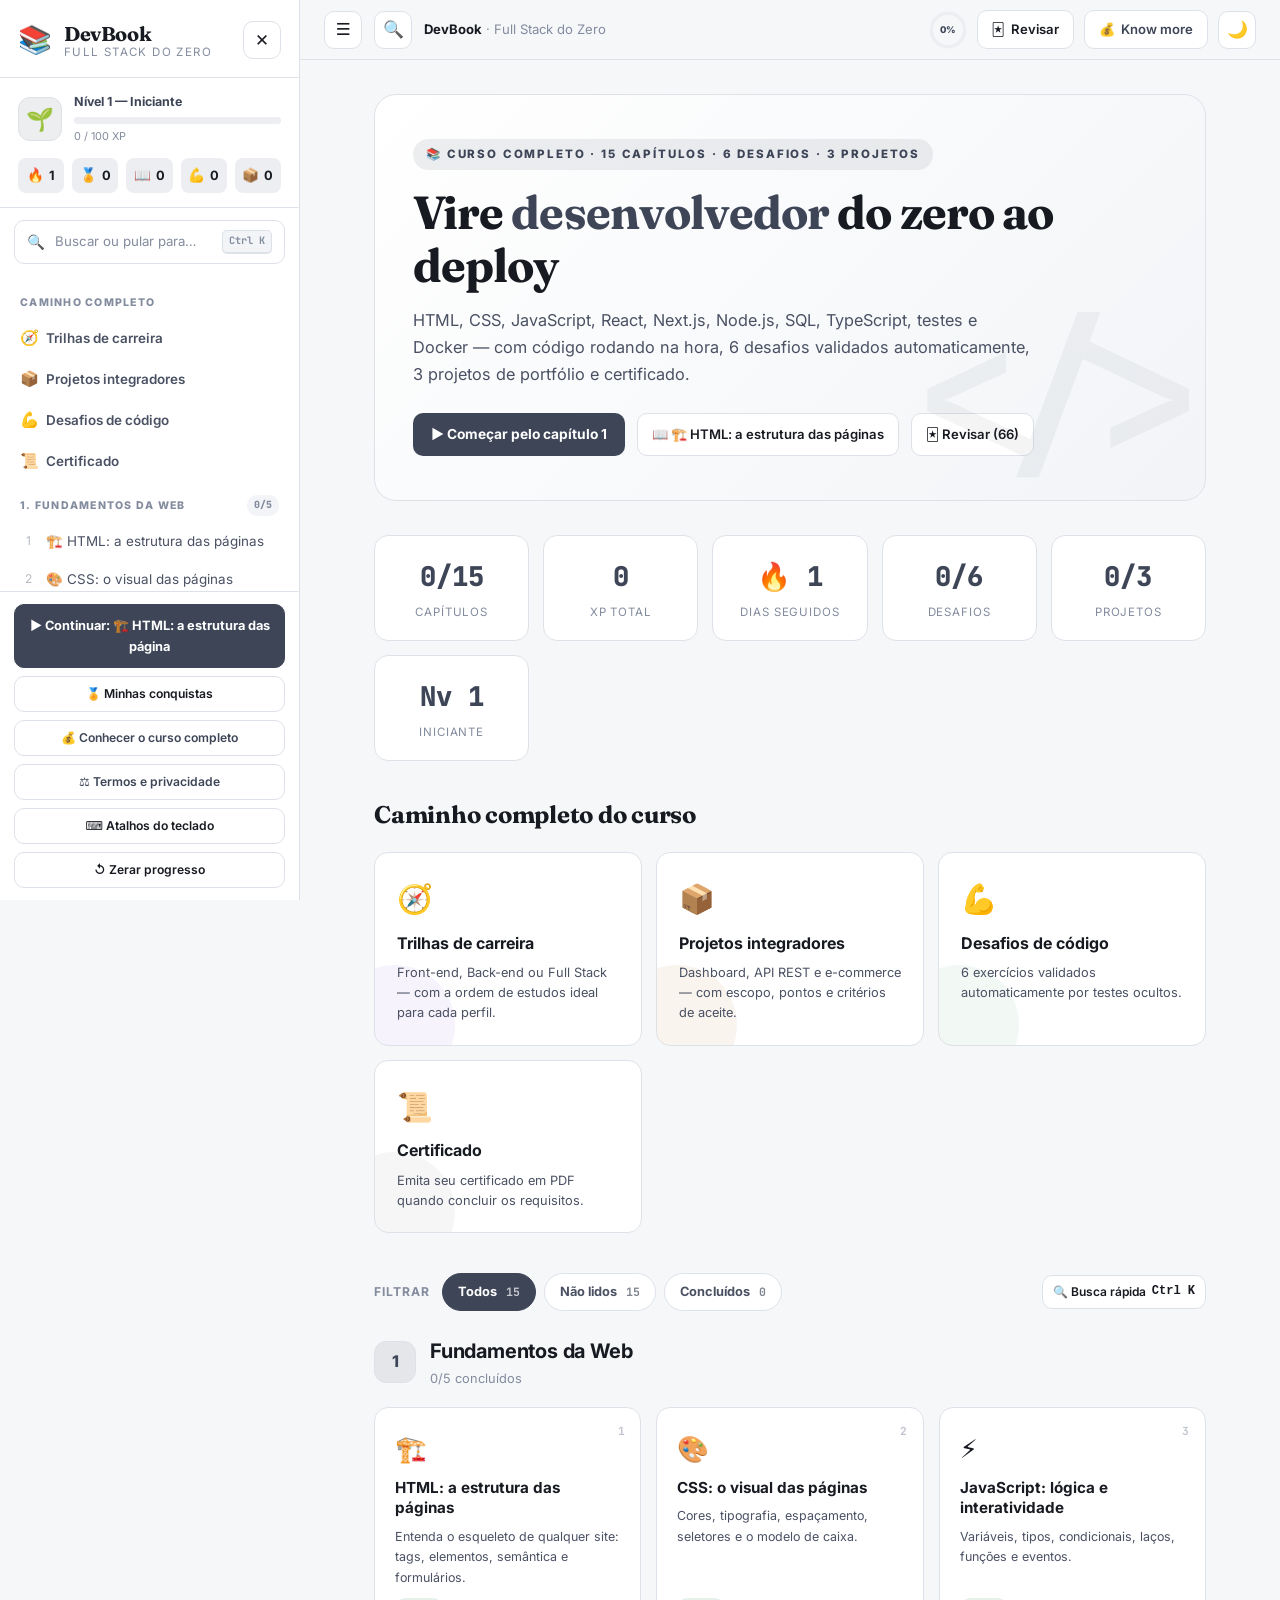
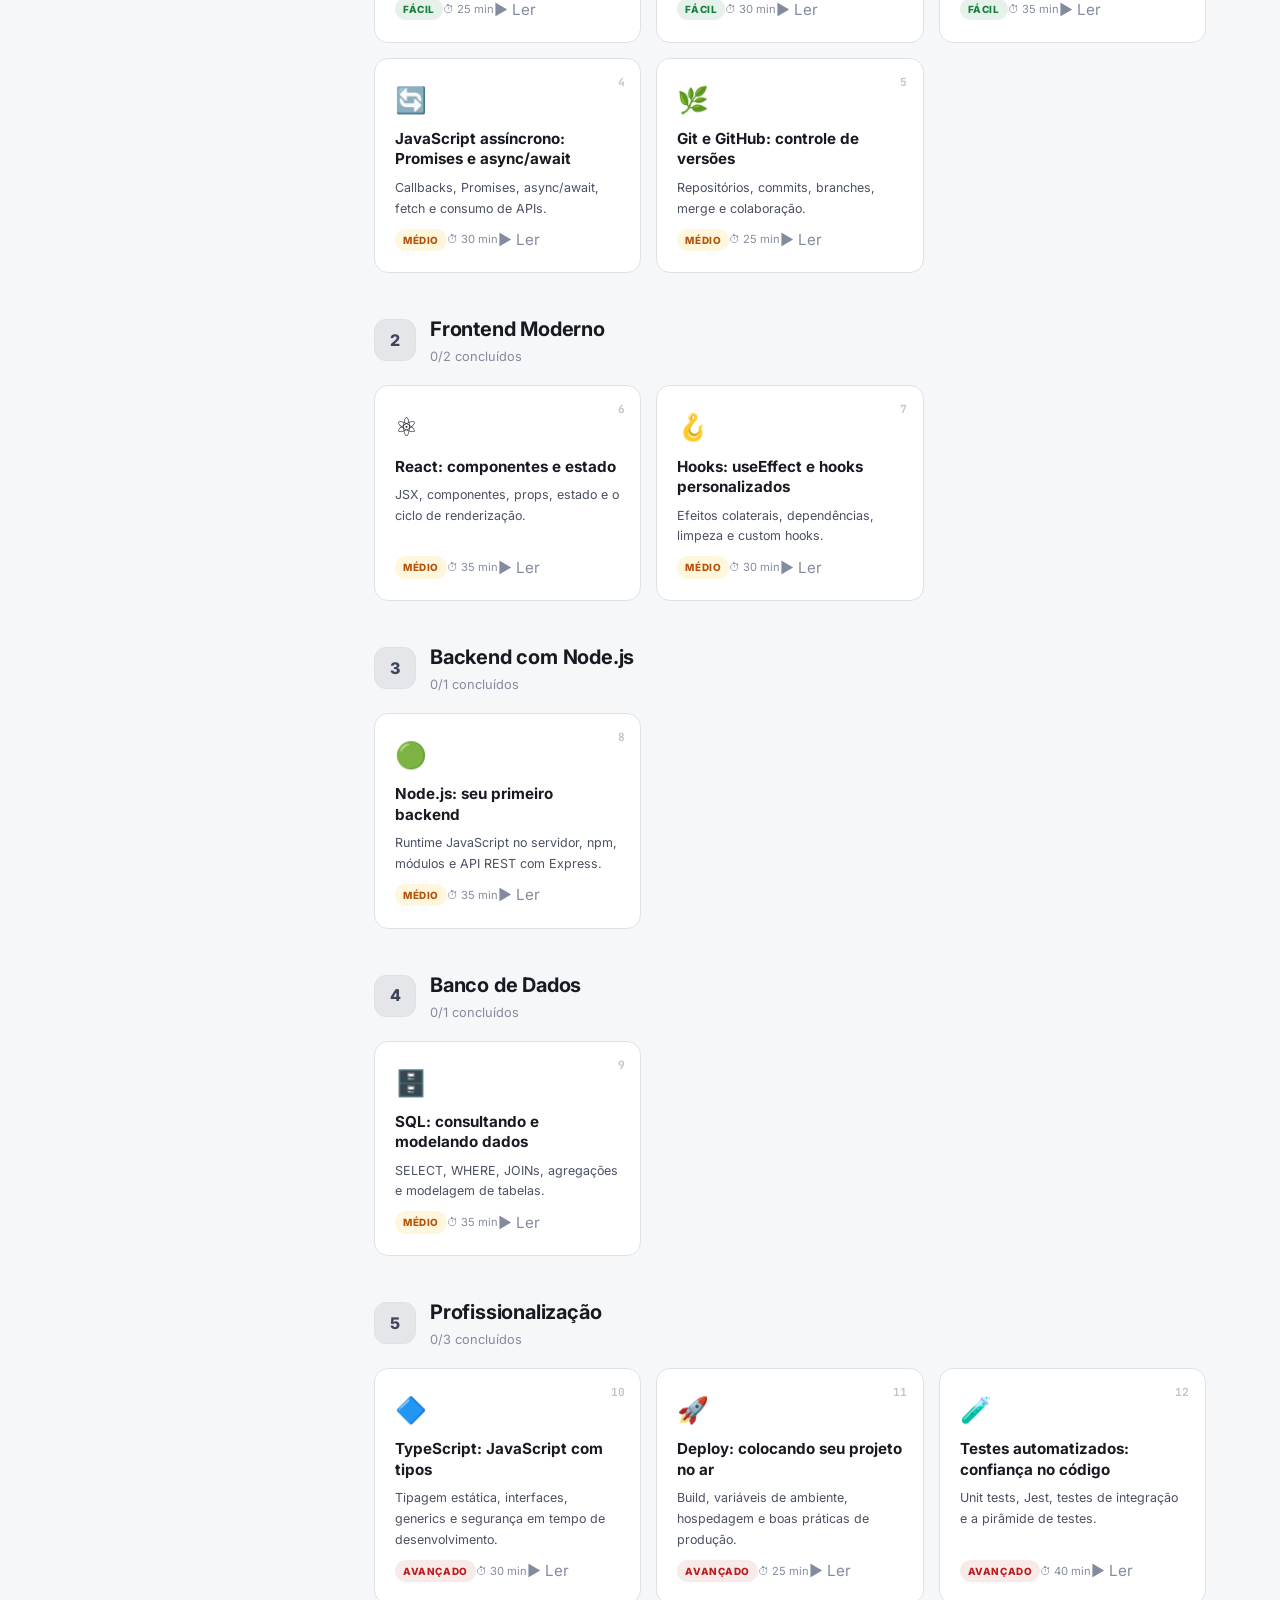
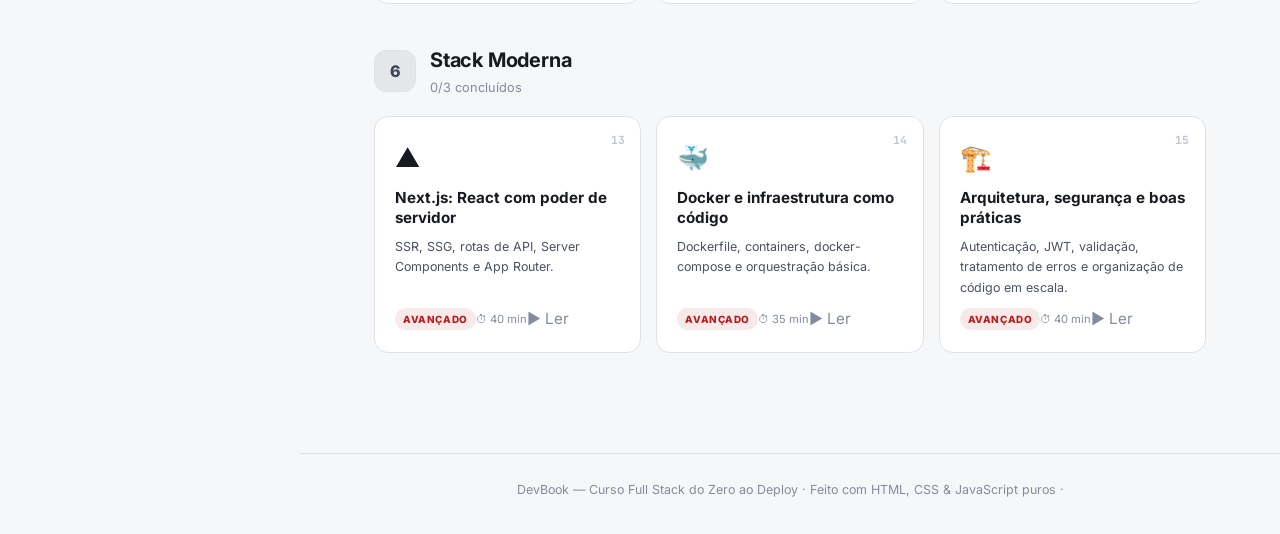
==== commit 314f5837: "feat: pagina legal com Termos de Uso e Politica de Privacidade legal.html reune os dois documentos e" ====
--- a/index.html
+++ b/index.html
@@ -80,6 +80,7 @@
     <button id="btnContinue" class="btn-primary small">▶ Continuar estudos</button>
     <button id="btnBadges" class="btn-ghost small">🏅 Minhas conquistas</button>
     <a href="landing.html" class="btn-ghost small sidebar-lp">💰 Conhecer o curso completo</a>
+    <a href="legal.html" class="btn-ghost small sidebar-lp">⚖️ Termos e privacidade</a>
     <button id="btnShortcuts" class="btn-ghost small">⌨️ Atalhos do teclado</button>
     <button id="btnResetProgress" class="btn-ghost small">↺ Zerar progresso</button>
   </div>
@@ -117,6 +118,9 @@
   </div>
 </div>
 
+<!-- ═══════════ TELA DE ACESSO (conteúdo bloqueado) ═══════════ -->
+<div id="gateScreen" class="gate-screen hidden" role="dialog" aria-modal="true" aria-label="Acesso ao curso"></div>
+
 <!-- ═══════════ MODAL DESAFIOS ═══════════ -->
 <div id="challengeModal" class="modal hidden" role="dialog" aria-modal="true" aria-label="Desafios de codigo">
   <div class="modal-card modal-wide">
@@ -224,6 +228,7 @@
 
 <!-- 2. Módulos da aplicação -->
 <script src="js/modules/progress.js"></script>
+<script src="js/modules/gate.js"></script>
 <script src="js/modules/playground.js"></script>
 <script src="js/modules/challenges.js"></script>
 <script src="js/modules/labs.js"></script>
--- a/css/styles.css
+++ b/css/styles.css
@@ -1232,9 +1232,127 @@
 .view > *:nth-child(4) { animation-delay: .15s; }
 @keyframes fadeUp { from { opacity: 0; transform: translateY(14px); } to { opacity: 1; transform: none; } }
 
+/* ═══════════════════════════════════════════════════════
+   v4 — TRAVA DE CONTEÚDO (Gate)
+   ═══════════════════════════════════════════════════════ */
+
+/* Conteúdo desfocado atrás da tela de acesso */
+.shell.blurred {
+  filter: blur(7px);
+  pointer-events: none;
+  user-select: none;
+  opacity: .55;
+  transition: filter .2s ease, opacity .2s ease;
+}
+
+.gate-screen {
+  position: fixed; inset: 0; z-index: 940;
+  display: grid; place-items: center;
+  padding: 24px;
+  background: color-mix(in srgb, var(--bg) 88%, transparent);
+  backdrop-filter: blur(4px); -webkit-backdrop-filter: blur(4px);
+  animation: fadeIn .2s ease both;
+  overflow-y: auto;
+}
+
+.gate-box {
+  width: 100%; max-width: 480px;
+  background: var(--surface);
+  border: 1px solid var(--border);
+  border-radius: 20px;
+  padding: 40px 34px;
+  box-shadow: var(--shadow-lg);
+  text-align: center;
+  animation: modalUp .28s ease both;
+}
+
+.gate-lock {
+  width: 64px; height: 64px; margin: 0 auto 20px;
+  border-radius: 50%; display: grid; place-items: center;
+  font-size: 1.8rem;
+  background: var(--primary-soft);
+  border: 1px solid var(--border);
+}
+
+.gate-box h2 {
+  font-family: var(--font-display);
+  font-size: 1.45rem; letter-spacing: -.02em; margin-bottom: 12px;
+}
+.gate-lead {
+  font-size: .93rem; color: var(--text-2);
+  line-height: 1.65; margin-bottom: 26px;
+}
+
+.gate-stats {
+  display: grid; grid-template-columns: repeat(3, 1fr); gap: 10px;
+  padding: 18px 0; margin-bottom: 26px;
+  border-top: 1px solid var(--border);
+  border-bottom: 1px solid var(--border);
+}
+.gate-stats div { display: flex; flex-direction: column; gap: 3px; }
+.gate-stats strong { font-family: var(--font-mono); font-size: 1.3rem; font-weight: 800; }
+.gate-stats span { font-size: .68rem; color: var(--text-3); text-transform: uppercase; letter-spacing: .05em; }
+
+.gate-form { text-align: left; }
+.gate-form label {
+  display: block; font-size: .76rem; font-weight: 700;
+  text-transform: uppercase; letter-spacing: .07em;
+  color: var(--text-3); margin-bottom: 8px;
+}
+.gate-input-row { display: flex; gap: 9px; }
+.gate-input-row input {
+  flex: 1; min-width: 0;
+  background: var(--surface-2);
+  border: 1px solid var(--border);
+  border-radius: 10px; padding: 12px 14px;
+  font-size: .95rem; font-family: var(--font-mono);
+  outline: none; transition: border-color var(--transition);
+}
+.gate-input-row input:focus { border-color: var(--primary); }
+.gate-input-row .btn-primary { flex-shrink: 0; }
+
+.gate-msg {
+  font-size: .84rem; margin-top: 11px;
+  min-height: 20px; opacity: 0; transition: opacity .2s ease;
+}
+.gate-msg.show { opacity: 1; }
+.gate-msg.error { color: var(--danger); }
+.gate-msg.ok { color: var(--success); }
+
+.gate-form.shake { animation: shake .4s ease; }
+@keyframes shake {
+  0%, 100% { transform: translateX(0); }
+  20% { transform: translateX(-8px); }
+  40% { transform: translateX(8px); }
+  60% { transform: translateX(-5px); }
+  80% { transform: translateX(5px); }
+}
+
+.gate-actions {
+  display: flex; align-items: center; justify-content: center;
+  gap: 18px; flex-wrap: wrap; margin-top: 22px;
+  padding-top: 20px; border-top: 1px solid var(--border);
+}
+.gate-link {
+  font-size: .85rem; font-weight: 600; color: var(--primary);
+  text-decoration: none; border-bottom: 1px solid transparent;
+}
+.gate-link:hover { border-bottom-color: currentColor; }
+
+@media (max-width: 520px) {
+  .gate-box { padding: 30px 22px; }
+  .gate-input-row { flex-direction: column; }
+  .gate-input-row .btn-primary { width: 100%; }
+  .gate-stats { gap: 6px; }
+  .gate-stats strong { font-size: 1.1rem; }
+}
+
 /* Impressão */
 @media print {
   .sidebar, .topbar, .chapter-nav, .foot, .pwa-bar { display: none !important; }
   .shell { margin: 0; }
   body { background: #fff; color: #000; }
-}
+  .gate-screen, .shell.blurred { display: none !important; }
+  .read-bar, .btn-top, .palette, .search-trigger,
+  .ch-outline, .home-filters { display: none !important; }
+}
